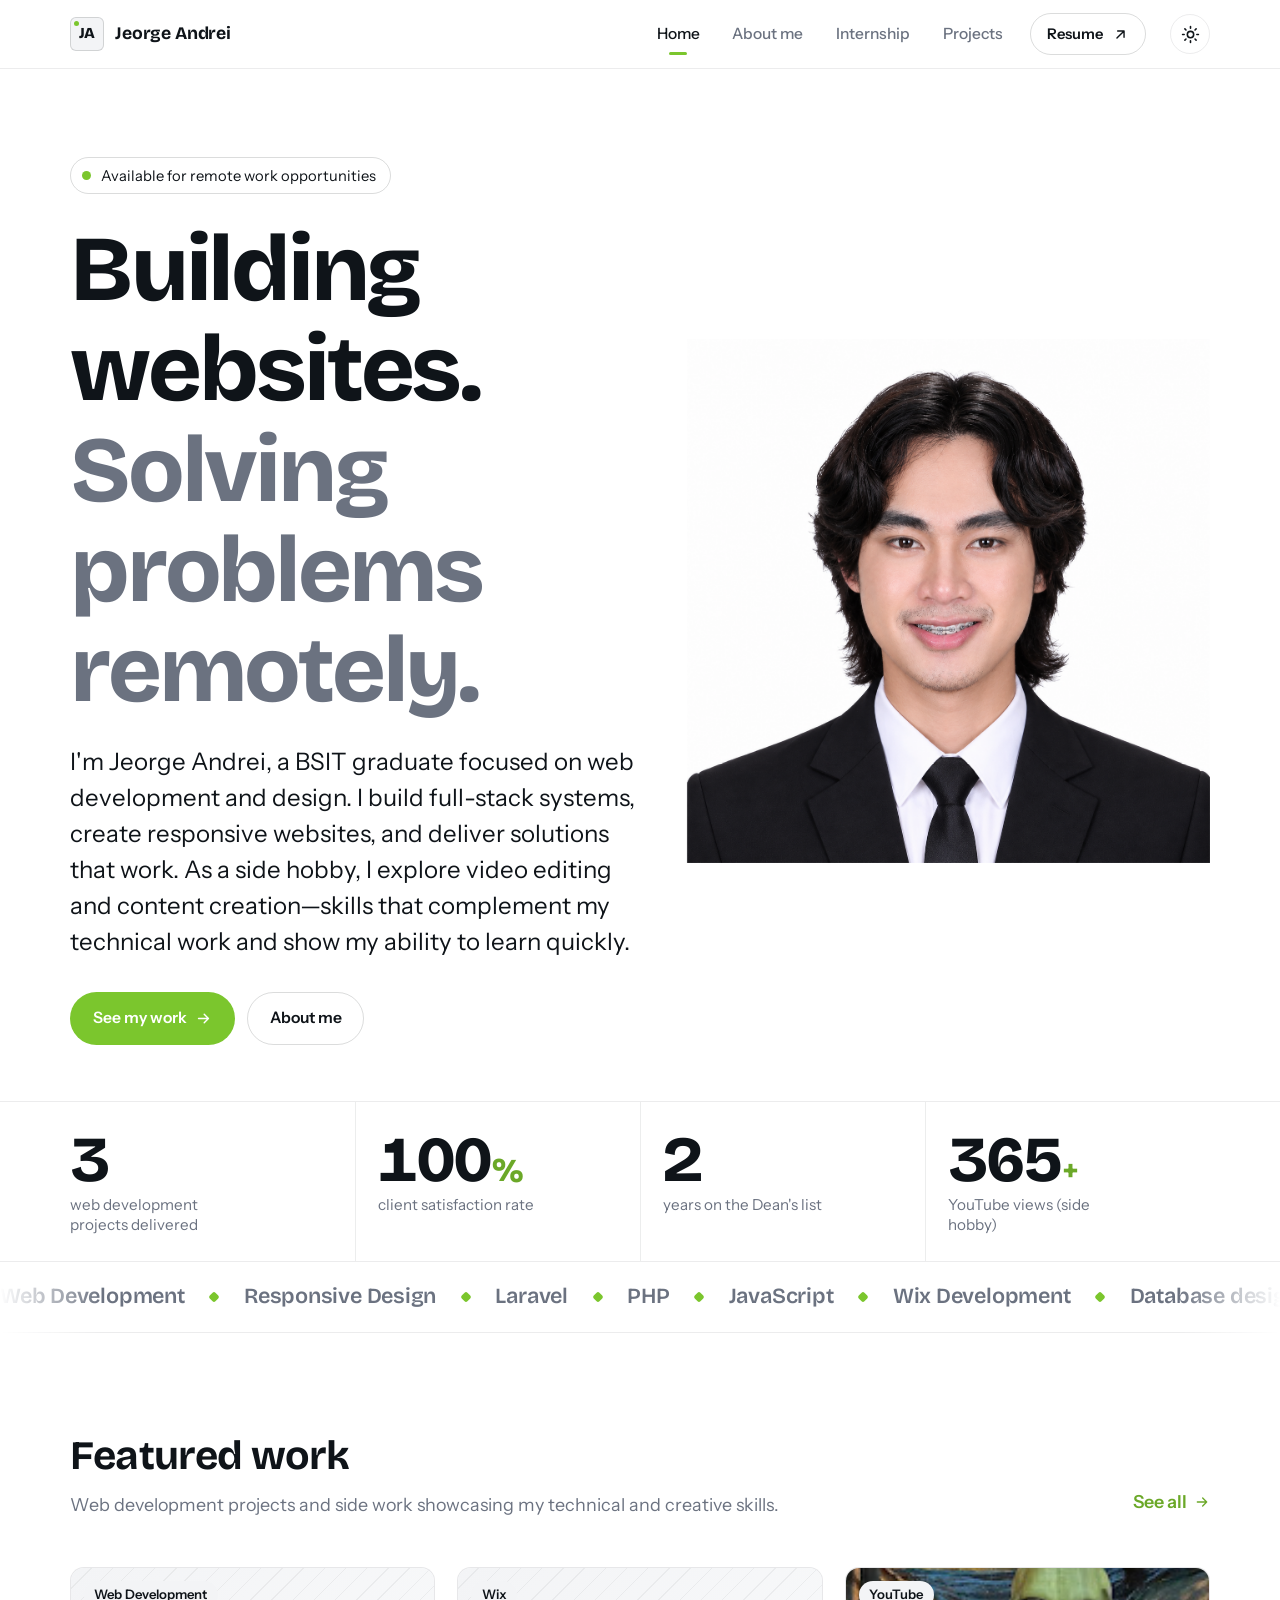
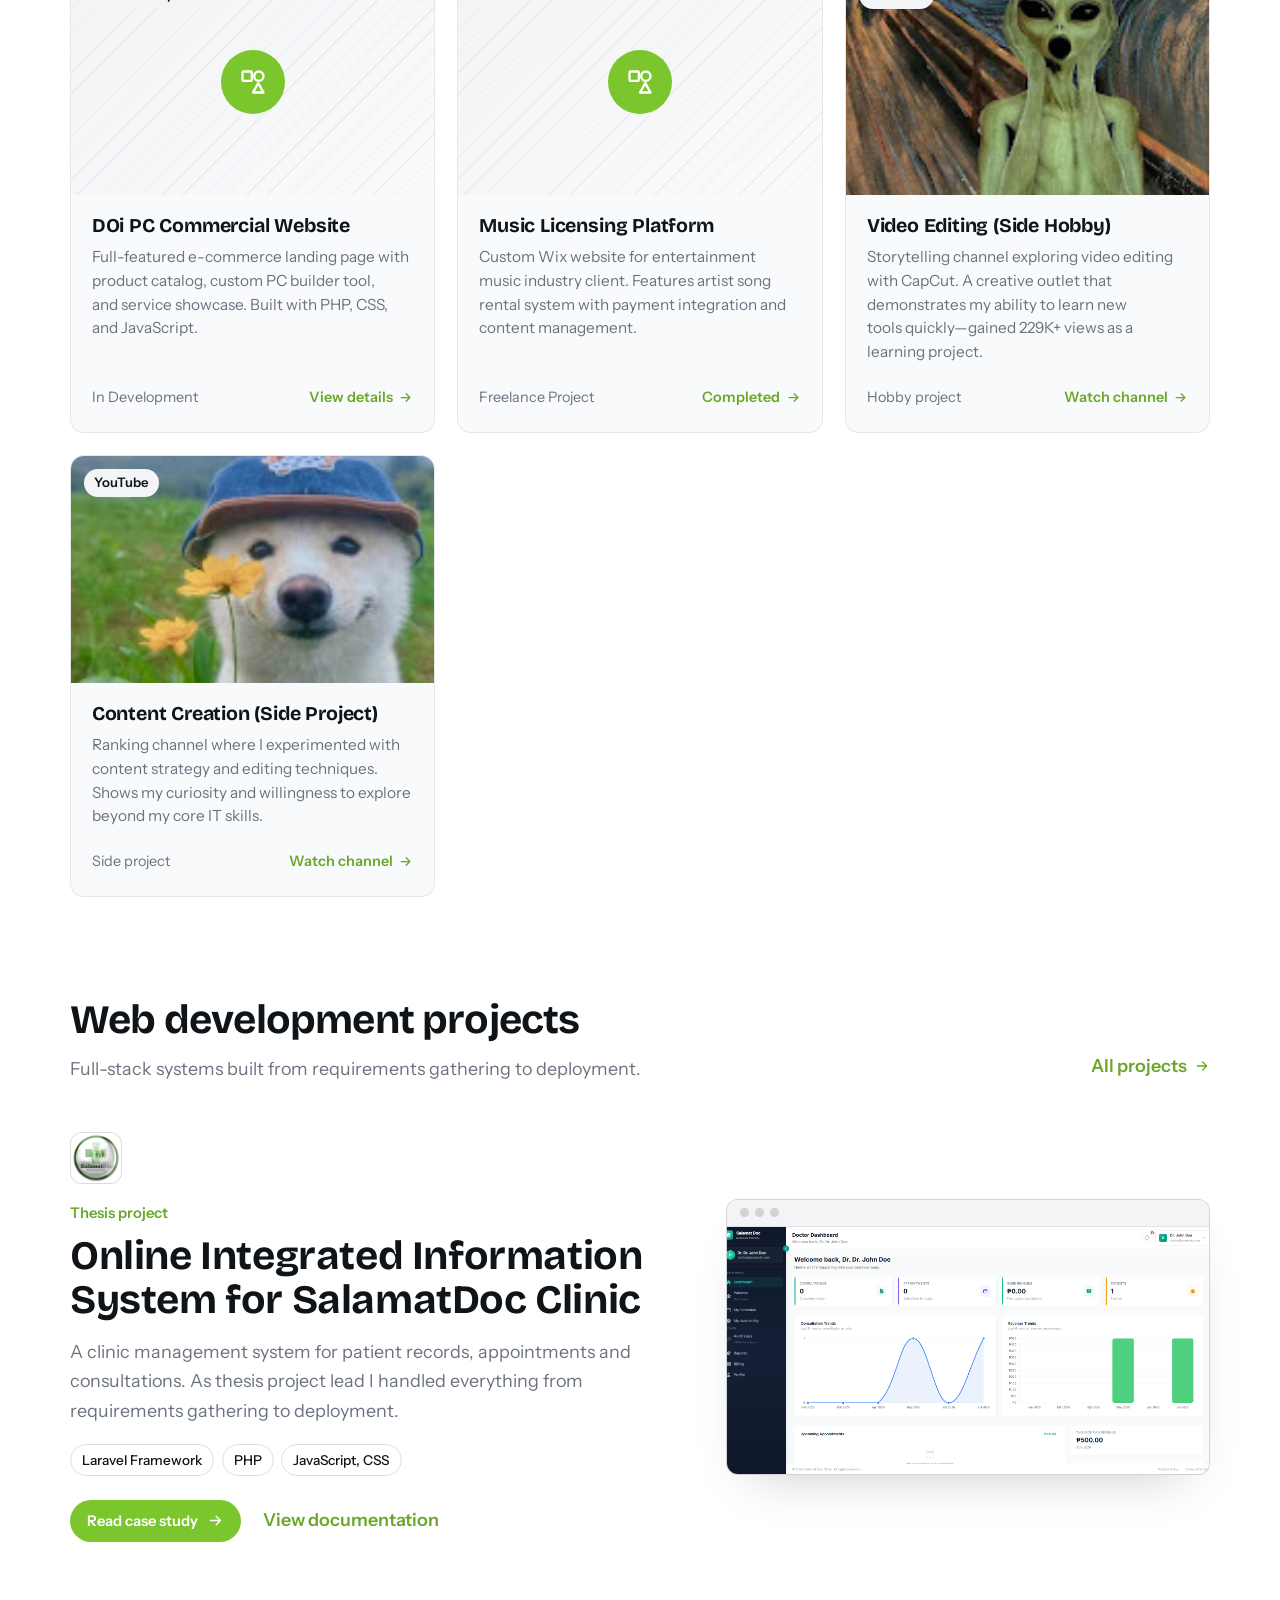
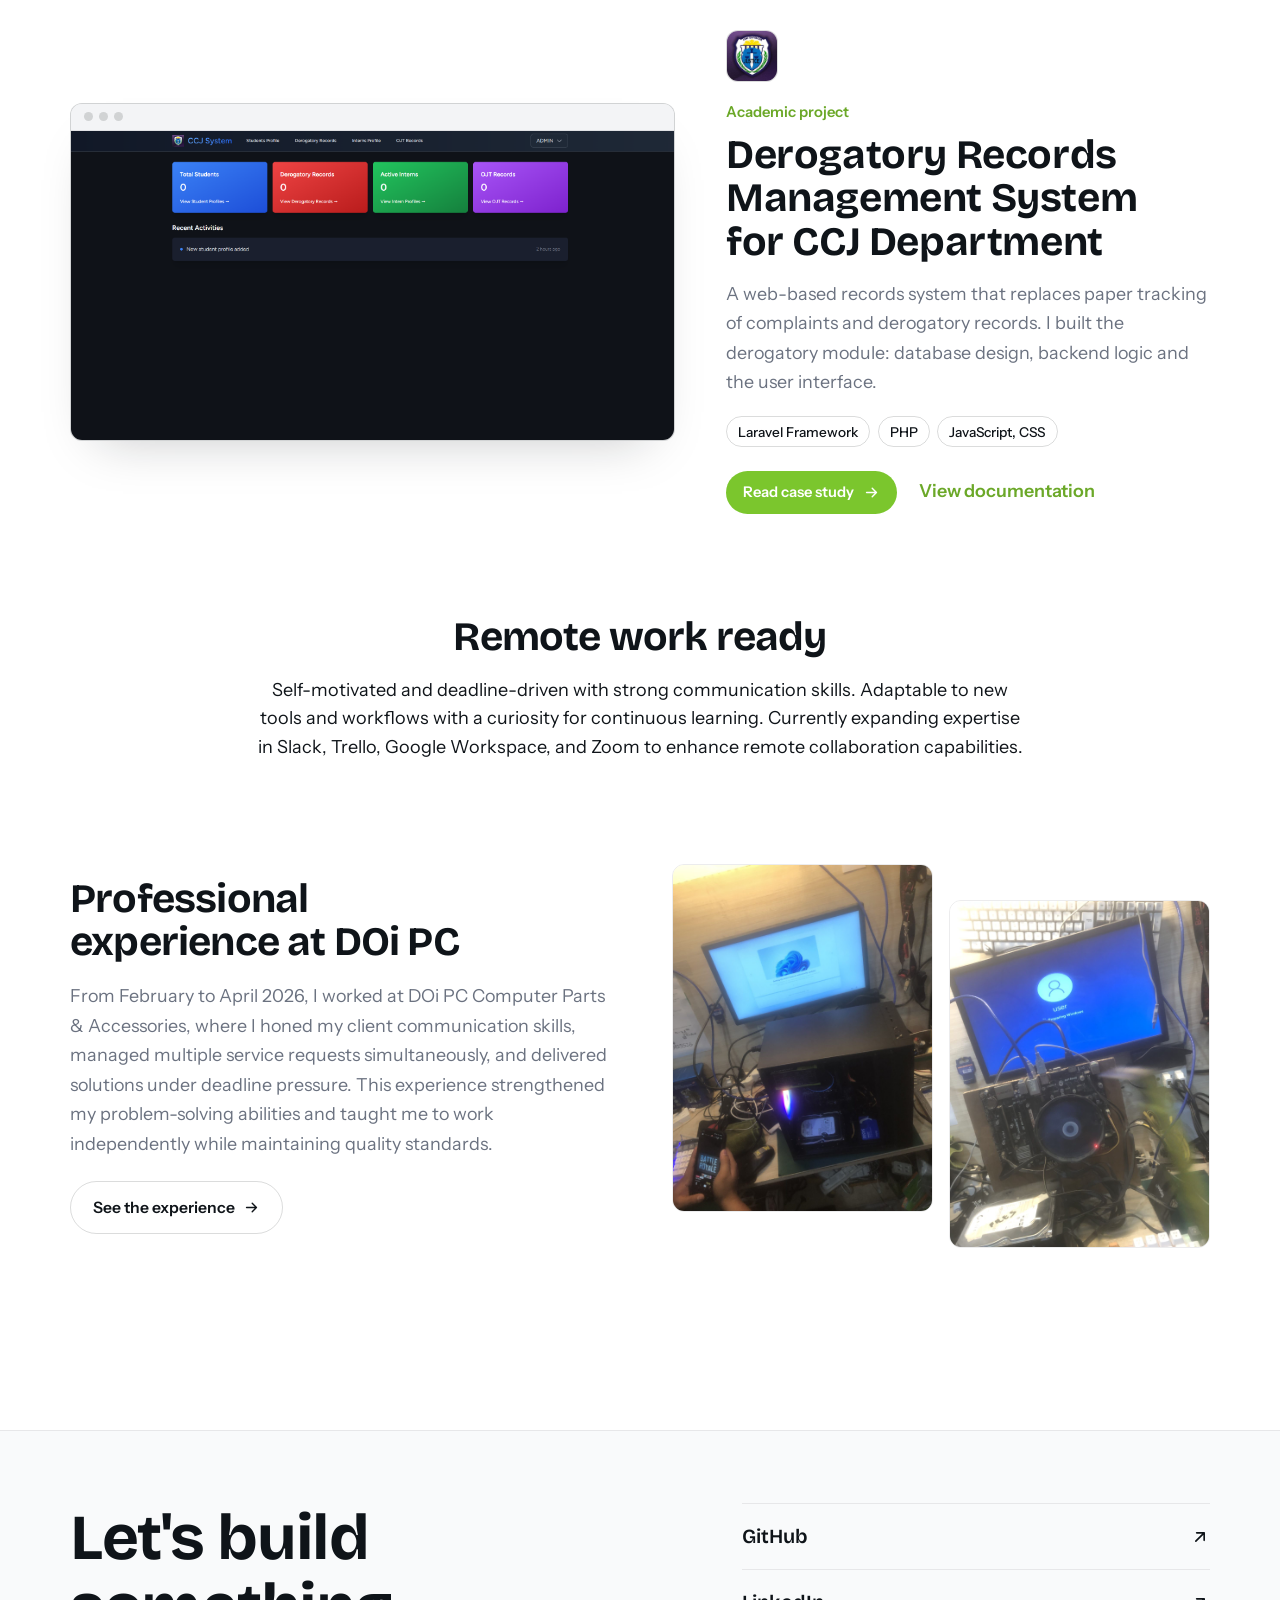
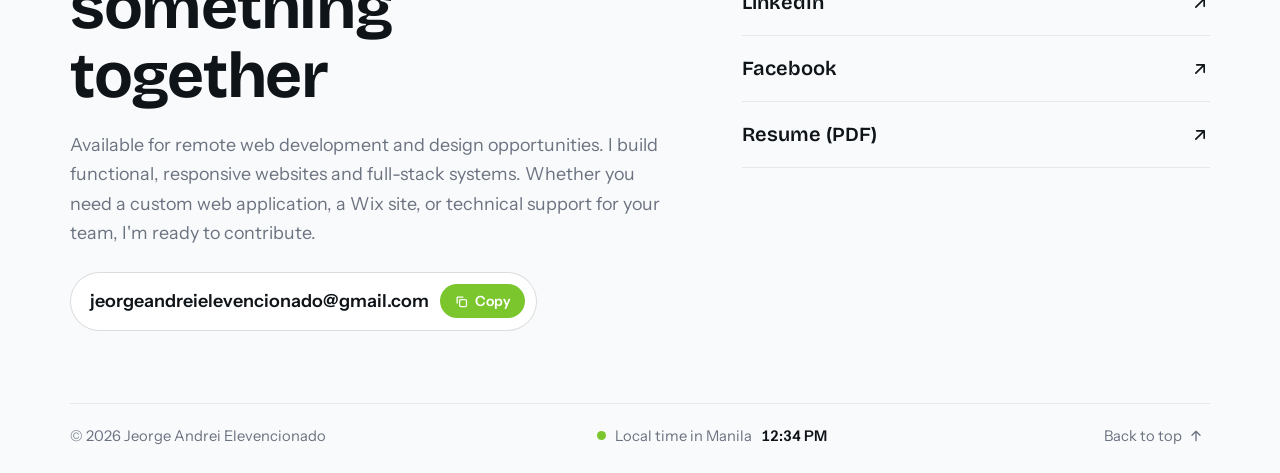
==== index.html @ 9b9b0d9f "testing" ====
<!DOCTYPE html>
<html lang="en" data-theme="dark">
<head>
<meta charset="UTF-8">
<meta name="viewport" content="width=device-width, initial-scale=1.0">
<title>Jeorge Andrei | IT support, hardware and web development</title>
<meta name="description" content="Portfolio of Jeorge Andrei, a BSIT graduate focused on hardware troubleshooting, PC assembly, technical support and web development.">
<meta name="theme-color" content="#071f18">
<link rel="icon" type="image/webp" href="images/kise-pageicon.webp">
<link rel="preload" href="fonts/bricolage.woff2" as="font" type="font/woff2" crossorigin>
<link rel="preload" href="fonts/instrument.woff2" as="font" type="font/woff2" crossorigin>
<link rel="stylesheet" href="styles.css">
<script>
  /* Set the theme before first paint so there is no flash */
  (function () {
    var t = null;
    try { t = localStorage.getItem('theme'); } catch (e) {}
    if (!t) t = matchMedia('(prefers-color-scheme: light)').matches ? 'light' : 'dark';
    document.documentElement.dataset.theme = t;
    document.documentElement.classList.add('js');
  })();
</script>
</head>
<body>
<a class="skip-link" href="#main">Skip to content</a>
<svg width="0" height="0" style="position:absolute" aria-hidden="true" focusable="false"><defs>
<symbol id="i-arrow" viewBox="0 0 24 24" fill="none" stroke="currentColor" stroke-width="2" stroke-linecap="round" stroke-linejoin="round"><path d="M5 12h14M13 6l6 6-6 6"/></symbol>
<symbol id="i-close" viewBox="0 0 24 24" fill="none" stroke="currentColor" stroke-width="2" stroke-linecap="round"><path d="M6 6l12 12M18 6L6 18"/></symbol>
<symbol id="i-sun" viewBox="0 0 24 24" fill="none" stroke="currentColor" stroke-width="2" stroke-linecap="round"><circle cx="12" cy="12" r="4"/><path d="M12 2v2M12 20v2M2 12h2M20 12h2M4.9 4.9l1.4 1.4M17.7 17.7l1.4 1.4M4.9 19.1l1.4-1.4M17.7 6.3l1.4-1.4"/></symbol>
<symbol id="i-moon" viewBox="0 0 24 24" fill="none" stroke="currentColor" stroke-width="2" stroke-linecap="round" stroke-linejoin="round"><path d="M20 14.5A8 8 0 0 1 9.5 4a8 8 0 1 0 10.5 10.5z"/></symbol>
<symbol id="i-menu" viewBox="0 0 24 24" fill="none" stroke="currentColor" stroke-width="2" stroke-linecap="round"><path d="M4 8h16M4 16h16"/></symbol>
<symbol id="i-play" viewBox="0 0 24 24"><path d="M8 5v14l11-7z" fill="currentColor"/></symbol>
<symbol id="i-camera" viewBox="0 0 24 24" fill="none" stroke="currentColor" stroke-width="2" stroke-linejoin="round"><path d="M4 8h3l2-3h6l2 3h3v11H4z"/><circle cx="12" cy="13.5" r="3.5"/></symbol>
<symbol id="i-pen" viewBox="0 0 24 24" fill="none" stroke="currentColor" stroke-width="2" stroke-linecap="round" stroke-linejoin="round"><path d="M4 20l1-4L16 5l3 3L8 19z"/><path d="M14 7l3 3"/></symbol>
<symbol id="i-shapes" viewBox="0 0 24 24" fill="none" stroke="currentColor" stroke-width="2" stroke-linejoin="round"><rect x="3" y="3" width="8" height="8" rx="1"/><circle cx="17" cy="7" r="4"/><path d="M12 21l4.5-8 4.5 8z"/></symbol>
<symbol id="i-copy" viewBox="0 0 24 24" fill="none" stroke="currentColor" stroke-width="2" stroke-linejoin="round"><rect x="9" y="9" width="11" height="11" rx="2"/><path d="M5 15V6a1 1 0 0 1 1-1h9"/></symbol>
<symbol id="i-info" viewBox="0 0 24 24" fill="none" stroke="currentColor" stroke-width="2" stroke-linecap="round"><circle cx="12" cy="12" r="9"/><path d="M12 11v5M12 8h.01"/></symbol>
<symbol id="i-ext" viewBox="0 0 24 24" fill="none" stroke="currentColor" stroke-width="2" stroke-linecap="round" stroke-linejoin="round"><path d="M7 17L17 7M8 7h9v9"/></symbol>
</defs></svg>
<header class="site-header">
  <div class="wrap">
    <a class="brand" href="index.html" aria-label="Jeorge Andrei, home"><span class="brand-mark">JA</span><span>Jeorge Andrei</span></a>
    <nav class="nav" id="site-nav" aria-label="Main">
      <a href="index.html" aria-current="page">Home</a><a href="about.html">About me</a><a href="internship.html">Internship</a><a href="projects.html">Projects</a>
      <a class="btn btn-ghost btn-sm" href="ELEVENCIONADO_JEORGE_ANDREI_RESUME.pdf" target="_blank" rel="noopener">Resume <svg class="i" aria-hidden="true"><use href="#i-ext"/></svg></a>
    </nav>
    <div class="header-tools">
      <button class="icon-btn theme-toggle" type="button" aria-label="Switch theme"><svg class="i i-sun" aria-hidden="true"><use href="#i-sun"/></svg><svg class="i i-moon" aria-hidden="true"><use href="#i-moon"/></svg></button>
      <button class="icon-btn menu-toggle" type="button" aria-expanded="false" aria-controls="site-nav" aria-label="Open menu"><svg class="i" aria-hidden="true"><use href="#i-menu"/></svg></button>
    </div>
  </div>
  <div class="progress" aria-hidden="true"></div>
</header>

<main id="main">
<section class="hero">
  <div class="wrap">
    <div>
      <p class="status rise"><span class="pulse" aria-hidden="true"></span>Available for remote work opportunities</p>
      <h1 class="rise">Building websites. <span class="soft">Solving problems remotely.</span></h1>
      <p class="lede rise">I'm Jeorge Andrei, a BSIT graduate focused on web development and design. I build full-stack systems, create responsive websites, and deliver solutions that work. As a side hobby, I explore video editing and content creation—skills that complement my technical work and show my ability to learn quickly.</p>
      <div class="hero-actions rise">
        <a class="btn btn-primary" href="projects.html">See my work <svg class="i i-go" aria-hidden="true"><use href="#i-arrow"/></svg></a>
        <a class="btn btn-ghost" href="about.html">About me</a>
      </div>
    </div>
    <div class="board"><img src="images/profile.png" alt="Jeorge Andrei - Professional Profile" loading="eager"></div>
  </div>
</section>

<section class="strip" aria-label="Highlights">
  <div class="wrap"><ul>
    <li><span class="num" data-count="3">3</span><span class="label">web development projects delivered</span></li>
    <li><span class="num" data-count="100">100<small>%</small></span><span class="label">client satisfaction rate</span></li>
    <li><span class="num" data-count="2">2</span><span class="label">years on the Dean's list</span></li>
    <li><span class="num" data-count="365">365K<small>+</small></span><span class="label">YouTube views (side hobby)</span></li>
  </ul></div>
</section>

<div class="marquee" aria-label="Skills"><div class="marquee-track"><ul><li>Web Development</li><li>Responsive Design</li><li>Laravel</li><li>PHP</li><li>JavaScript</li><li>Wix Development</li><li>Database design</li><li>HTML and CSS</li><li>Video Editing (Hobby)</li><li>Content Creation</li><li>Client Communication</li><li>Remote Collaboration</li></ul><div aria-hidden="true" style="display:contents"><ul><li>Web Development</li><li>Responsive Design</li><li>Laravel</li><li>PHP</li><li>JavaScript</li><li>Wix Development</li><li>Database design</li><li>HTML and CSS</li><li>Video Editing (Hobby)</li><li>Content Creation</li><li>Client Communication</li><li>Remote Collaboration</li></ul></div></div></div>

<section class="section" style="padding-top:clamp(3.5rem,8vw,6.5rem)">
  <div class="wrap">
    <div class="section-head"><div><h2>Featured work</h2><p>Web development projects and side work showcasing my technical and creative skills.</p></div>
      <a class="link-arrow" href="projects.php#featured">See all <svg class="i" aria-hidden="true"><use href="#i-arrow"/></svg></a></div>
    <div class="side-grid"><a class="side-card" href="#" data-category="design" data-reveal style="--d:0.00s">
  <div class="thumb"><span class="platform">Web Development</span><span class="glyph"><svg class="i" aria-hidden="true"><use href="#i-shapes"/></svg></span></div>
  <div class="side-body"><h3>DOi PC Commercial Website</h3><p>Full-featured e-commerce landing page with product catalog, custom PC builder tool, and service showcase. Built with PHP, CSS, and JavaScript.</p>
    <div class="side-meta"><span>In Development</span><span class="go">View details <svg class="i" aria-hidden="true"><use href="#i-arrow"/></svg></span></div></div>
</a><a class="side-card" href="#" data-category="design" data-reveal style="--d:0.06s">
  <div class="thumb"><span class="platform">Wix</span><span class="glyph"><svg class="i" aria-hidden="true"><use href="#i-shapes"/></svg></span></div>
  <div class="side-body"><h3>Music Licensing Platform</h3><p>Custom Wix website for entertainment music industry client. Features artist song rental system with payment integration and content management.</p>
    <div class="side-meta"><span>Freelance Project</span><span class="go">Completed <svg class="i" aria-hidden="true"><use href="#i-arrow"/></svg></span></div></div>
</a><a class="side-card" href="https://www.youtube.com/channel/UCuJYEWTWyWxIFnkayckLn5w" target="_blank" rel="noopener" data-category="video" data-reveal style="--d:0.12s">
  <div class="thumb"><img src="images/side/storytelling_profile.jpg" alt="Storytelling YouTube Channel"><span class="platform">YouTube</span><span class="glyph"><svg class="i" aria-hidden="true"><use href="#i-play"/></svg></span></div>
  <div class="side-body"><h3>Video Editing (Side Hobby)</h3><p>Storytelling channel exploring video editing with CapCut. A creative outlet that demonstrates my ability to learn new tools quickly—gained 229K+ views as a learning project.</p>
    <div class="side-meta"><span>Hobby project</span><span class="go">Watch channel <svg class="i" aria-hidden="true"><use href="#i-arrow"/></svg></span></div></div>
</a><a class="side-card" href="https://www.youtube.com/channel/UChgBdkvngZsTE6MItCQzadg" target="_blank" rel="noopener" data-category="video" data-reveal style="--d:0.18s">
  <div class="thumb"><img src="images/side/ranking_profile.jpg" alt="Ranking YouTube Channel"><span class="platform">YouTube</span><span class="glyph"><svg class="i" aria-hidden="true"><use href="#i-play"/></svg></span></div>
  <div class="side-body"><h3>Content Creation (Side Project)</h3><p>Ranking channel where I experimented with content strategy and editing techniques. Shows my curiosity and willingness to explore beyond my core IT skills.</p>
    <div class="side-meta"><span>Side project</span><span class="go">Watch channel <svg class="i" aria-hidden="true"><use href="#i-arrow"/></svg></span></div></div>
</a></div>
  </div>
</section>

<section class="section">
  <div class="wrap">
    <div class="section-head"><div><h2>Web development projects</h2><p>Full-stack systems built from requirements gathering to deployment.</p></div>
      <a class="link-arrow" href="projects.php#academic">All projects <svg class="i" aria-hidden="true"><use href="#i-arrow"/></svg></a></div>
    <article class="work" data-reveal>
  <a class="screen-link" href="project-salamatdoc.html" aria-label="Open case study: SalamatDoc Clinic System" tabindex="-1"><div class="screen"><div class="screen-bar" aria-hidden="true"><i></i><i></i><i></i></div><img src="images/salamatdoc-screenshots/dashboard-salamatdoc.png" alt="SalamatDoc Clinic System dashboard screenshot" loading="lazy" ></div></a>
  <div>
    <img class="work-logo" src="images/salamatdoc.jpg" alt="" width="52" height="52" loading="lazy">
    <p class="kind">Thesis project</p>
    <h3><a href="project-salamatdoc.html">Online Integrated Information System for SalamatDoc Clinic</a></h3>
    <p>A clinic management system for patient records, appointments and consultations. As thesis project lead I handled everything from requirements gathering to deployment.</p>
    <div class="tags"><span class="tag">Laravel Framework</span><span class="tag">PHP</span><span class="tag">JavaScript, CSS</span></div>
    <div class="work-actions">
      <a class="btn btn-primary btn-sm" href="project-salamatdoc.html">Read case study <svg class="i i-go" aria-hidden="true"><use href="#i-arrow"/></svg></a>
      <a class="link-arrow" href="project-salamatdoc-docs.html">View documentation</a>
    </div>
  </div>
</article>
    <article class="work" data-reveal>
  <a class="screen-link" href="project-ccj.html" aria-label="Open case study: CCJ Records System" tabindex="-1"><div class="screen"><div class="screen-bar" aria-hidden="true"><i></i><i></i><i></i></div><img src="images/ccj-screenshots/ccjdashboard.png" alt="CCJ Records System dashboard screenshot" loading="lazy" ></div></a>
  <div>
    <img class="work-logo" src="images/ccj.png" alt="" width="52" height="52" loading="lazy">
    <p class="kind">Academic project</p>
    <h3><a href="project-ccj.html">Derogatory Records Management System for CCJ Department</a></h3>
    <p>A web-based records system that replaces paper tracking of complaints and derogatory records. I built the derogatory module: database design, backend logic and the user interface.</p>
    <div class="tags"><span class="tag">Laravel Framework</span><span class="tag">PHP</span><span class="tag">JavaScript, CSS</span></div>
    <div class="work-actions">
      <a class="btn btn-primary btn-sm" href="project-ccj.html">Read case study <svg class="i i-go" aria-hidden="true"><use href="#i-arrow"/></svg></a>
      <a class="link-arrow" href="project-ccj-docs.html">View documentation</a>
    </div>
  </div>
</article>
  </div>
</section>

<section class="section">
  <div class="wrap">
    <div style="max-width:48rem;margin:0 auto;text-align:center" data-reveal>
      <h2>Remote work ready</h2>
      <p style="font-size:1.125rem;line-height:1.6;margin-top:1rem">Self-motivated and deadline-driven with strong communication skills. Adaptable to new tools and workflows with a curiosity for continuous learning. Currently expanding expertise in Slack, Trello, Google Workspace, and Zoom to enhance remote collaboration capabilities.</p>
    </div>
  </div>
</section>

<section class="section">
  <div class="wrap teaser">
    <div data-reveal>
      <h2>Professional experience at DOi PC</h2>
      <p>From February to April 2026, I worked at DOi PC Computer Parts &amp; Accessories, where I honed my client communication skills, managed multiple service requests simultaneously, and delivered solutions under deadline pressure. This experience strengthened my problem-solving abilities and taught me to work independently while maintaining quality standards.</p>
      <a class="btn btn-ghost" href="internship.html">See the experience <svg class="i i-go" aria-hidden="true"><use href="#i-arrow"/></svg></a>
    </div>
    <div class="duo" data-reveal style="--d:.1s"><img src="images/internship/internship2.jpg" alt="Working at DOi PC" loading="lazy"><img src="images/internship/internship3.jpg" alt="Client service at DOi PC" loading="lazy"></div>
  </div>
</section>
</main>
<footer class="site-footer">
  <div class="wrap">
    <div class="footer-main">
      <div>
        <h2>Let's build something together</h2>
        <p>Available for remote web development and design opportunities. I build functional, responsive websites and full-stack systems. Whether you need a custom web application, a Wix site, or technical support for your team, I'm ready to contribute.</p>
        <div class="email-row">
          <!-- TODO: replace both copies of the email below with your real address -->
          <span class="email-chip"><a href="mailto:jeorgeandreielevencionado@gmail.com" style="text-decoration:none">jeorgeandreielevencionado@gmail.com</a>
            <button type="button" data-copy="your.email@example.com" aria-label="Copy email address"><svg class="i" aria-hidden="true"><use href="#i-copy"/></svg><span>Copy</span></button></span>
        </div>
      </div>
      <div class="footer-links">
        <!-- TODO: replace each # with your real profile link -->
        <a href="https://github.com/esik11" target="_blank" rel="noopener">GitHub <svg class="i" aria-hidden="true"><use href="#i-ext"/></svg></a>
        <a href="https://www.linkedin.com/" target="_blank" rel="noopener">LinkedIn <svg class="i" aria-hidden="true"><use href="#i-ext"/></svg></a>
        <a href="https://www.facebook.com/jeorge666" target="_blank" rel="noopener">Facebook <svg class="i" aria-hidden="true"><use href="#i-ext"/></svg></a>
        <a href="ELEVENCIONADO_JEORGE_ANDREI_RESUME.pdf" target="_blank" rel="noopener">Resume (PDF) <svg class="i" aria-hidden="true"><use href="#i-ext"/></svg></a>
      </div>
    </div>
    <div class="footer-bar">
      <span>&copy; 2026 Jeorge Andrei Elevencionado</span>
      <span class="clock"><span class="pulse" aria-hidden="true"></span>Local time in Manila <b data-clock>--:--</b></span>
      <button class="to-top" type="button" data-to-top>Back to top <svg class="i" aria-hidden="true"><use href="#i-arrow"/></svg></button>
    </div>
  </div>
</footer>
<button class="icon-btn fab" type="button" data-to-top aria-label="Back to top"><svg class="i" aria-hidden="true"><use href="#i-arrow"/></svg></button>
<script src="script.js"></script>
</body>
</html>
---- styles.css ----
/* ==========================================================================
   Jeorge Andrei — Portfolio
   Theme: Modern Startup - Midnight Black, Pure White, Lime Green Accent
   60% Midnight Black | 30% Pure White | 10% Lime Green (60/30/10 rule)
   ========================================================================== */

@font-face {
  font-family: "Bricolage";
  src: url("fonts/bricolage.woff2") format("woff2");
  font-weight: 200 800;
  font-display: swap;
}
@font-face {
  font-family: "Instrument";
  src: url("fonts/instrument.woff2") format("woff2");
  font-weight: 400 700;
  font-style: normal;
  font-display: swap;
}
@font-face {
  font-family: "Instrument";
  src: url("fonts/instrument-italic.woff2") format("woff2");
  font-weight: 400 700;
  font-style: italic;
  font-display: swap;
}

/* ---------- Tokens ---------- */
:root {
  /* Dark theme (default) - Midnight & Lime Startup Style */
  --bg: #0F1419;              /* 60% - Soft midnight black (main background) */
  --bg-2: #1A1F26;            /* Card backgrounds (slightly lighter) */
  --bg-3: #252B33;            /* Hover states, borders */
  --ink: #FFFFFF;             /* 30% - Pure white (main text) */
  --muted: #9CA3AF;           /* Muted text, secondary content */
  --line: rgba(255, 255, 255, 0.08);      /* Subtle borders */
  --line-strong: rgba(255, 255, 255, 0.15); /* Stronger borders */
  --copper: #9EE73C;          /* 10% - Lime green accent (buttons, highlights) */
  --copper-text: #B4FF39;     /* Brighter lime for large text/numbers */
  --copper-ink: #0F1419;      /* Dark text on lime backgrounds */
  --trace: #7BC62D;           /* Darker lime for subtle elements */
  --chip: #0A0E0F;            /* Very dark chip/code backgrounds */
  --chip-ink: #FFFFFF;        /* White text on dark chips */
  --ok: #9EE73C;              /* Success state (lime green) */
  --shadow: 0 24px 60px -24px rgba(0, 0, 0, 0.8);

  --font-display: "Bricolage", "Avenir Next", "Segoe UI", system-ui, sans-serif;
  --font-body: "Instrument", "Avenir Next", "Segoe UI", system-ui, sans-serif;

  --step--1: clamp(0.82rem, 0.8rem + 0.1vw, 0.9rem);
  --step-0: clamp(1.02rem, 1rem + 0.15vw, 1.12rem);
  --step-1: clamp(1.25rem, 1.15rem + 0.5vw, 1.5rem);
  --step-2: clamp(1.7rem, 1.4rem + 1.4vw, 2.6rem);
  --step-3: clamp(2.2rem, 1.6rem + 3vw, 4rem);
  --step-4: clamp(2.8rem, 1.6rem + 5.6vw, 5.8rem);

  --wrap: 1140px;
  --gutter: clamp(1.1rem, 4vw, 2rem);
  --header-h: 68px;
  color-scheme: dark;
}

:root[data-theme="light"] {
  /* Light theme - Inverted with darker lime for readability */
  --bg: #FFFFFF;              /* Pure white background */
  --bg-2: #F9FAFB;            /* Light gray for cards */
  --bg-3: #F3F4F6;            /* Hover states */
  --ink: #0F1419;             /* Dark text */
  --muted: #6B7280;           /* Muted gray text */
  --line: rgba(15, 20, 25, 0.08);
  --line-strong: rgba(15, 20, 25, 0.15);
  --copper: #7BC62D;          /* Darker lime for light mode (better contrast) */
  --copper-text: #6BA828;     /* Even darker for small text */
  --copper-ink: #FFFFFF;      /* White text on lime */
  --trace: #9EE73C;           /* Lighter lime for subtle elements */
  --chip: #F3F4F6;            /* Light chip backgrounds */
  --chip-ink: #0F1419;        /* Dark text on light chips */
  --ok: #7BC62D;              /* Success state */
  --shadow: 0 24px 50px -28px rgba(15, 20, 25, 0.25);
  color-scheme: light;
}

/* ---------- Base ---------- */
*, *::before, *::after { box-sizing: border-box; }
* { margin: 0; }
html { scroll-behavior: smooth; scroll-padding-top: calc(var(--header-h) + 56px); -webkit-text-size-adjust: 100%; }
body {
  font-family: var(--font-body);
  font-size: var(--step-0);
  line-height: 1.65;
  color: var(--ink);
  background: var(--bg);
  min-height: 100vh;
  display: flex;
  flex-direction: column;
  overflow-x: hidden;
  text-rendering: optimizeLegibility;
}
main { flex: 1; }
img, svg { display: block; max-width: 100%; }
a { color: inherit; }
button { font: inherit; color: inherit; cursor: pointer; }
ul { padding: 0; list-style: none; }
::selection { background: var(--copper); color: var(--copper-ink); }

:focus-visible { outline: 2px solid var(--copper); outline-offset: 3px; border-radius: 4px; }

.skip-link {
  position: absolute; left: 1rem; top: -4rem; z-index: 200;
  background: var(--copper); color: var(--copper-ink);
  padding: 0.6rem 1rem; border-radius: 6px; font-weight: 600; text-decoration: none;
  transition: top 0.2s;
}
.skip-link:focus { top: 1rem; }

.wrap { width: min(100% - 2 * var(--gutter), var(--wrap)); margin-inline: auto; }

h1, h2, h3, h4 { font-family: var(--font-display); line-height: 1.08; letter-spacing: -0.02em; font-weight: 700; text-wrap: balance; }
h1 { font-size: var(--step-4); letter-spacing: -0.035em; font-weight: 750; }
h2 { font-size: var(--step-2); }
h3 { font-size: var(--step-1); letter-spacing: -0.01em; }
p { text-wrap: pretty; max-width: 66ch; }
.muted { color: var(--muted); }
.lede { font-size: var(--step-1); line-height: 1.5; color: var(--ink); max-width: 36em; }

/* Cross-page transitions (supported browsers only; others just navigate) */
@view-transition { navigation: auto; }
::view-transition-old(root) { animation: 180ms ease-out both vt-out; }
::view-transition-new(root) { animation: 280ms ease-out both vt-in; }
@keyframes vt-out { to { opacity: 0; } }
@keyframes vt-in { from { opacity: 0; } }

/* ---------- Header ---------- */
.site-header {
  position: sticky; top: 0; z-index: 100;
  background: color-mix(in srgb, var(--bg) 86%, transparent);
  backdrop-filter: blur(14px) saturate(1.2);
  -webkit-backdrop-filter: blur(14px) saturate(1.2);
  border-bottom: 1px solid var(--line);
}
.site-header .wrap { display: flex; align-items: center; gap: 1.5rem; height: var(--header-h); }

.brand { display: flex; align-items: center; gap: 0.7rem; text-decoration: none; font-family: var(--font-display); font-weight: 700; font-size: 1.1rem; letter-spacing: -0.01em; }
.brand-mark {
  width: 34px; height: 34px; display: grid; place-items: center;
  background: var(--chip); color: var(--chip-ink);
  border-radius: 6px; font-size: 0.95rem; font-weight: 800; position: relative;
  box-shadow: inset 0 0 0 1px var(--line-strong);
}
.brand-mark::before { /* pin-1 marker */
  content: ""; position: absolute; top: 4px; left: 4px; width: 5px; height: 5px; border-radius: 50%; background: var(--copper);
}

.nav { margin-left: auto; display: flex; align-items: center; gap: 0.35rem; }
.nav a:not(.btn) {
  position: relative; text-decoration: none; padding: 0.5rem 0.85rem; border-radius: 999px;
  font-size: 0.97rem; font-weight: 500; color: var(--muted); transition: color 0.2s, background 0.2s;
}
.nav a:not(.btn):hover { color: var(--ink); background: var(--bg-2); }
.nav a[aria-current="page"] { color: var(--ink); }
.nav a[aria-current="page"]::before {
  content: ""; position: absolute; left: 50%; bottom: 0; width: 18px; height: 3px; transform: translateX(-50%);
  background: var(--copper); border-radius: 3px;
}
.nav .btn { margin-left: 0.5rem; }

.header-tools { display: flex; align-items: center; gap: 0.4rem; }
.icon-btn {
  width: 40px; height: 40px; display: grid; place-items: center;
  background: transparent; border: 1px solid var(--line); border-radius: 50%;
  transition: border-color 0.2s, background 0.2s;
}
.icon-btn:hover { border-color: var(--copper); background: var(--bg-2); }
.icon-btn svg { width: 19px; height: 19px; }
.theme-toggle .i-sun { display: none; }
:root[data-theme="light"] .theme-toggle .i-sun { display: block; }
:root[data-theme="light"] .theme-toggle .i-moon { display: none; }
.menu-toggle { display: none; }

.progress {
  position: absolute; left: 0; bottom: -1px; height: 2px; width: 100%;
  background: var(--copper); transform-origin: left; transform: scaleX(0);
}

/* ---------- Buttons ---------- */
.btn {
  display: inline-flex; align-items: center; justify-content: center; gap: 0.55rem;
  padding: 0.8rem 1.35rem; border-radius: 999px; text-decoration: none;
  font-weight: 600; font-size: 0.98rem; border: 1px solid transparent;
  transition: transform 0.2s, background 0.2s, color 0.2s, border-color 0.2s;
  position: relative; overflow: hidden;
}
.btn svg { width: 17px; height: 17px; transition: transform 0.25s; }
.btn:hover svg.i-go { transform: translateX(3px); }
.btn-primary { background: var(--copper); color: var(--copper-ink); }
.btn-primary:hover { background: color-mix(in srgb, var(--copper) 86%, white); transform: translateY(-2px); }
.btn-ghost { border-color: var(--line-strong); background: transparent; }
.btn-ghost:hover { border-color: var(--copper); background: var(--bg-2); transform: translateY(-2px); }
.btn-sm { padding: 0.5rem 1rem; font-size: 0.92rem; }
.btn .ripple { position: absolute; border-radius: 50%; background: currentColor; opacity: 0.25; transform: scale(0); animation: ripple 0.6s ease-out; pointer-events: none; }
@keyframes ripple { to { transform: scale(4); opacity: 0; } }

/* ---------- Tags / chips ---------- */
.tags { display: flex; flex-wrap: wrap; gap: 0.45rem; }
.tag {
  font-size: 0.85rem; font-weight: 500; padding: 0.22rem 0.7rem; border-radius: 999px;
  border: 1px solid var(--line-strong); color: var(--ink); background: transparent;
}

/* ---------- Hero ---------- */
.hero { padding: clamp(2.5rem, 7vw, 5.5rem) 0 clamp(2rem, 5vw, 3.5rem); position: relative; }
.hero .wrap { display: grid; grid-template-columns: minmax(0, 1.08fr) minmax(0, 1fr); gap: clamp(1.5rem, 4vw, 4rem); align-items: center; }
.status {
  display: inline-flex; align-items: center; gap: 0.6rem; padding: 0.35rem 0.9rem 0.35rem 0.7rem;
  border: 1px solid var(--line-strong); border-radius: 999px; font-size: 0.92rem; margin-bottom: 1.6rem;
}
.pulse { width: 9px; height: 9px; border-radius: 50%; background: var(--ok); position: relative; }
.pulse::after { content: ""; position: absolute; inset: -5px; border-radius: 50%; border: 2px solid var(--ok); opacity: 0; animation: pulse 2.2s ease-out infinite; }
@keyframes pulse { 0% { transform: scale(0.4); opacity: 0.9; } 100% { transform: scale(1.3); opacity: 0; } }

.hero h1 { margin-bottom: 1.4rem; }
.hero h1 .soft { color: var(--muted); }
.hero .lede { margin-bottom: 2rem; }
.hero-actions { display: flex; flex-wrap: wrap; gap: 0.75rem; }

/* Board illustration */
.board { position: relative; }
.board svg { width: 100%; height: auto; overflow: visible; }
.board .trace { fill: none; stroke: var(--trace); stroke-width: 2.5; stroke-linecap: round; stroke-linejoin: round; }
.board .trace.live { stroke: var(--copper); stroke-width: 2.5; stroke-dasharray: 1; stroke-dashoffset: 1; animation: draw 1.4s cubic-bezier(.6,.05,.2,1) forwards; }
.board .trace.dim { opacity: 0.55; stroke-dasharray: 1; stroke-dashoffset: 1; animation: draw 1.6s ease-out 0.3s forwards; }
.board .via { fill: var(--bg); stroke: var(--copper); stroke-width: 2.5; }
.board .via.dim { stroke: var(--trace); }
.board .pad rect { fill: var(--bg-2); stroke: var(--copper); stroke-width: 1.5; }
.board .pad text { fill: var(--ink); font-family: var(--font-body); font-size: 17px; font-weight: 600; }
.board .pad { opacity: 0; animation: pop 0.5s ease-out forwards; }
.board .chip-body { fill: var(--chip); stroke: var(--line-strong); stroke-width: 1.5; }
.board .chip-pin { fill: var(--trace); }
.board .chip-text { fill: var(--chip-ink); font-family: var(--font-display); font-weight: 800; font-size: 46px; letter-spacing: -0.03em; }
.board .chip-sub { fill: var(--chip-ink); opacity: 0.65; font-family: var(--font-body); font-size: 14px; font-weight: 500; }
.board .chip-dot { fill: var(--copper); }
.board .signal { fill: var(--copper-text); opacity: 0; animation: fade-in 0.3s ease 1.8s forwards; }
.board .chip { opacity: 0; animation: pop 0.6s ease-out 0.1s forwards; transform-origin: 260px 235px; }
@keyframes draw { to { stroke-dashoffset: 0; } }
@keyframes pop { from { opacity: 0; transform: scale(0.92); } to { opacity: 1; transform: none; } }
@keyframes fade-in { to { opacity: 1; } }

/* Hero load sequence: the one orchestrated moment */
.hero .rise { opacity: 0; transform: translateY(16px); animation: rise 0.7s cubic-bezier(.2,.7,.2,1) forwards; }
.hero .rise:nth-child(1) { animation-delay: 0.05s; }
.hero .rise:nth-child(2) { animation-delay: 0.15s; }
.hero .rise:nth-child(3) { animation-delay: 0.28s; }
.hero .rise:nth-child(4) { animation-delay: 0.4s; }
@keyframes rise { to { opacity: 1; transform: none; } }

/* ---------- Stats strip ---------- */
.strip { border-block: 1px solid var(--line); }
.strip ul { display: grid; grid-template-columns: repeat(4, 1fr); }
.strip li { padding: 1.6rem 1.4rem; border-left: 1px solid var(--line); display: flex; flex-direction: column; gap: 0.2rem; }
.strip li:first-child { border-left: 0; padding-left: 0; }
.strip .num { font-family: var(--font-display); font-size: var(--step-3); font-weight: 750; letter-spacing: -0.04em; line-height: 1; font-variant-numeric: tabular-nums; }
.strip .num small { font-size: 0.5em; color: var(--copper-text); margin-left: 0.05em; }
.strip .label { color: var(--muted); font-size: 0.95rem; max-width: 18ch; line-height: 1.35; }

/* ---------- Marquee ---------- */
.marquee { overflow: hidden; border-bottom: 1px solid var(--line); padding: 1.05rem 0; mask-image: linear-gradient(90deg, transparent, #000 8%, #000 92%, transparent); -webkit-mask-image: linear-gradient(90deg, transparent, #000 8%, #000 92%, transparent); }
.marquee-track { display: flex; width: max-content; animation: marquee 38s linear infinite; }
.marquee:hover .marquee-track { animation-play-state: paused; }
.marquee ul { display: flex; align-items: center; flex-shrink: 0; }
.marquee li { display: flex; align-items: center; font-family: var(--font-display); font-size: 1.35rem; font-weight: 600; letter-spacing: -0.01em; white-space: nowrap; color: var(--muted); }
.marquee li::after { content: ""; width: 8px; height: 8px; margin: 0 1.6rem; background: var(--copper); border-radius: 2px; transform: rotate(45deg); }
@keyframes marquee { to { transform: translateX(-50%); } }

/* ---------- Sections ---------- */
.section { padding: clamp(3.5rem, 8vw, 6.5rem) 0; }
.section + .section { padding-top: 0; }
.section-head { display: flex; align-items: end; justify-content: space-between; gap: 1.5rem; margin-bottom: clamp(1.8rem, 4vw, 3rem); flex-wrap: wrap; }
.section-head p { color: var(--muted); margin-top: 0.7rem; }
.link-arrow { display: inline-flex; align-items: center; gap: 0.45rem; font-weight: 600; text-decoration: none; color: var(--copper-text); padding-bottom: 2px; border-bottom: 1px solid transparent; transition: border-color 0.2s, gap 0.2s; }
.link-arrow:hover { border-color: currentColor; gap: 0.7rem; }
.link-arrow svg { width: 16px; height: 16px; }

/* ---------- Screen frame (monitor) ---------- */
.screen {
  --mx: 50%; --my: 50%;
  position: relative; border: 1px solid var(--line-strong); border-radius: 12px; overflow: hidden;
  background: var(--chip); box-shadow: var(--shadow);
  transition: transform 0.35s cubic-bezier(.2,.7,.2,1), border-color 0.3s;
}
.screen-bar { display: flex; gap: 6px; padding: 0.55rem 0.8rem; background: var(--bg-3); border-bottom: 1px solid var(--line); }
.screen-bar i { width: 9px; height: 9px; border-radius: 50%; background: var(--line-strong); }
.screen img { width: 100%; height: auto; aspect-ratio: 16 / 8.2; object-fit: cover; object-position: top; }
.screen::after { /* follows the pointer */
  content: ""; position: absolute; inset: 0; pointer-events: none; opacity: 0; transition: opacity 0.3s;
  background: radial-gradient(360px circle at var(--mx) var(--my), color-mix(in srgb, var(--copper) 28%, transparent), transparent 60%);
}
.screen:hover::after { opacity: 1; }
a:hover > .screen, .screen:hover { border-color: var(--copper); }

/* ---------- Work rows ---------- */
.work { display: grid; grid-template-columns: minmax(0, 1.25fr) minmax(0, 1fr); gap: clamp(1.5rem, 4vw, 3.5rem); align-items: center; }
.work + .work { margin-top: clamp(3rem, 7vw, 5.5rem); }
.work:nth-child(even) .screen-link { order: 2; }
.work .screen-link { display: block; text-decoration: none; }
.work:hover .screen { transform: translateY(-6px); }
.work-logo { width: 52px; height: 52px; border-radius: 12px; object-fit: cover; margin-bottom: 1.1rem; border: 1px solid var(--line-strong); background: #fff; }
.work h3 { font-size: var(--step-2); margin-bottom: 0.9rem; }
.work h3 a { text-decoration: none; }
.work p { color: var(--muted); margin-bottom: 1.2rem; }
.work .tags { margin-bottom: 1.5rem; }
.work .kind { font-size: 0.92rem; color: var(--copper-text); font-weight: 600; margin-bottom: 0.6rem; }
.work-actions { display: flex; gap: 1.4rem; flex-wrap: wrap; align-items: center; }

/* ---------- Side projects ---------- */
.notice {
  display: flex; gap: 0.8rem; align-items: flex-start; padding: 0.9rem 1.1rem; margin-bottom: 1.8rem;
  border: 1px dashed var(--copper); border-radius: 10px; color: var(--ink); font-size: 0.95rem; background: color-mix(in srgb, var(--copper) 9%, transparent);
}
.notice svg { width: 20px; height: 20px; flex: none; color: var(--copper-text); margin-top: 2px; }
.notice p { max-width: none; }

.filters { display: flex; flex-wrap: wrap; gap: 0.5rem; margin-bottom: 1.8rem; }
.filter {
  padding: 0.45rem 1.05rem; border-radius: 999px; border: 1px solid var(--line-strong); background: transparent; font-weight: 500; font-size: 0.95rem;
  transition: background 0.2s, color 0.2s, border-color 0.2s;
}
.filter:hover { border-color: var(--copper); }
.filter[aria-pressed="true"] { background: var(--ink); color: var(--bg); border-color: var(--ink); }

.side-grid { display: grid; grid-template-columns: repeat(3, minmax(0, 1fr)); gap: 1.4rem; }
.side-card {
  display: flex; flex-direction: column; text-decoration: none; border: 1px solid var(--line); border-radius: 14px; overflow: hidden; background: var(--bg-2);
  transition: transform 0.3s cubic-bezier(.2,.7,.2,1), border-color 0.3s, opacity 0.25s;
}
.side-card:hover { transform: translateY(-5px); border-color: var(--copper); }
.side-card.is-leaving { opacity: 0; transform: scale(0.97); }
.side-card[hidden] { display: none; }
.side-card.featured { grid-column: span 2; flex-direction: row; }
.side-card.featured .thumb { flex: 1.15; aspect-ratio: auto; min-height: 260px; }
.side-card.featured .side-body { flex: 1; justify-content: center; }
.thumb {
  position: relative; aspect-ratio: 16 / 10; display: grid; place-items: center; overflow: hidden;
  background:
    repeating-linear-gradient(135deg, transparent 0 14px, color-mix(in srgb, var(--ink) 5%, transparent) 14px 15px),
    linear-gradient(140deg, var(--bg-3), var(--bg-2));
}
.thumb img { position: absolute; inset: 0; width: 100%; height: 100%; object-fit: cover; }
.thumb .glyph {
  width: 64px; height: 64px; border-radius: 50%; display: grid; place-items: center;
  background: var(--copper); color: var(--copper-ink); transition: transform 0.3s;
}
.side-card:hover .glyph { transform: scale(1.12); }
.thumb .glyph svg { width: 28px; height: 28px; }
.thumb .platform { position: absolute; left: 0.8rem; top: 0.8rem; font-size: 0.82rem; font-weight: 600; padding: 0.2rem 0.65rem; border-radius: 999px; background: var(--chip); color: var(--chip-ink); }
.thumb .duration { position: absolute; right: 0.8rem; bottom: 0.8rem; font-size: 0.82rem; font-weight: 600; padding: 0.15rem 0.5rem; border-radius: 6px; background: rgba(0,0,0,0.7); color: #fff; font-variant-numeric: tabular-nums; }
.side-body { display: flex; flex-direction: column; gap: 0.55rem; padding: 1.25rem 1.3rem 1.4rem; flex: 1; }
.side-body h3 { font-size: 1.22rem; }
.side-body p { color: var(--muted); font-size: 0.96rem; line-height: 1.55; }
.side-meta { display: flex; justify-content: space-between; align-items: center; gap: 1rem; margin-top: auto; padding-top: 0.8rem; font-size: 0.9rem; color: var(--muted); }
.side-meta .go { color: var(--copper-text); font-weight: 600; display: inline-flex; align-items: center; gap: 0.35rem; }
.side-meta svg { width: 15px; height: 15px; }
.empty-note { display: none; color: var(--muted); padding: 2rem 0; }

/* ---------- Sub navigation (projects tabs) ---------- */
.subnav { position: sticky; top: var(--header-h); z-index: 50; background: color-mix(in srgb, var(--bg) 90%, transparent); backdrop-filter: blur(12px); -webkit-backdrop-filter: blur(12px); border-bottom: 1px solid var(--line); }
.subnav .wrap { display: flex; gap: 0.3rem; overflow-x: auto; scrollbar-width: none; }
.subnav .wrap::-webkit-scrollbar { display: none; }
.subnav a { position: relative; padding: 0.95rem 1rem; text-decoration: none; color: var(--muted); font-weight: 600; font-size: 0.97rem; white-space: nowrap; transition: color 0.2s; }
.subnav a:hover, .subnav a.is-active, .subnav a[aria-current="page"] { color: var(--ink); }
.subnav a.is-active::after, .subnav a[aria-current="page"]::after { content: ""; position: absolute; left: 1rem; right: 1rem; bottom: -1px; height: 3px; background: var(--copper); border-radius: 3px 3px 0 0; }

/* ---------- Page header ---------- */
.page-head { padding: clamp(2.6rem, 7vw, 5rem) 0 clamp(2rem, 5vw, 3.5rem); }
.page-head h1 { font-size: var(--step-3); margin-bottom: 1.1rem; }
.page-head .lede { color: var(--muted); }
.crumb { display: inline-flex; align-items: center; gap: 0.4rem; text-decoration: none; color: var(--muted); font-weight: 500; font-size: 0.95rem; margin-bottom: 1.6rem; transition: color 0.2s, gap 0.2s; }
.crumb:hover { color: var(--ink); gap: 0.65rem; }
.crumb svg { width: 16px; height: 16px; transform: rotate(180deg); }

/* ---------- About ---------- */
.split { display: grid; grid-template-columns: minmax(0, 0.8fr) minmax(0, 1.2fr); gap: clamp(1.5rem, 5vw, 5rem); padding-block: clamp(2rem, 5vw, 3.5rem); border-top: 1px solid var(--line); }
.split > h2 { font-size: var(--step-1); position: sticky; top: calc(var(--header-h) + 1.5rem); align-self: start; }
.prose p + p { margin-top: 1.1rem; }
.prose p { max-width: 62ch; }
.avatar-row { display: flex; align-items: center; gap: 1.2rem; margin-top: 2rem; }
.avatar { width: 84px; height: 84px; border-radius: 18px; display: grid; place-items: center; background: var(--chip); color: var(--chip-ink); font-family: var(--font-display); font-weight: 800; font-size: 1.9rem; position: relative; border: 1px solid var(--line-strong); overflow: hidden; }
.avatar img { position: absolute; inset: 0; width: 100%; height: 100%; object-fit: cover; }
.avatar-row p { color: var(--muted); font-size: 0.95rem; }

.edu { display: grid; gap: 0.4rem; padding: 1.6rem 1.7rem; border: 1px solid var(--line); border-left: 4px solid var(--copper); border-radius: 4px 14px 14px 4px; background: var(--bg-2); }
.edu h3 { font-size: 1.4rem; }
.edu .where { font-weight: 600; }
.edu .honors { color: var(--muted); }
.edu .honors strong { color: var(--ink); font-weight: 600; }

.skill-groups { display: grid; gap: 2rem; }
.skill-group h3 { font-size: 1.1rem; margin-bottom: 0.3rem; }
.skill-group > p { color: var(--muted); font-size: 0.97rem; margin-bottom: 0.9rem; }
.skill-group .tag { font-size: 0.95rem; padding: 0.35rem 0.9rem; }
.skill-group.primary .tag { border-color: var(--copper); }

.looking { padding: 1.6rem 1.7rem; border-radius: 14px; background: var(--copper); color: var(--copper-ink); }
.looking h3 { margin-bottom: 0.5rem; }
.looking p { max-width: 52ch; }

/* ---------- Internship ---------- */
.role { display: grid; grid-template-columns: minmax(0, 0.8fr) minmax(0, 1.2fr); gap: clamp(1.5rem, 5vw, 5rem); padding-bottom: clamp(2.5rem, 6vw, 4rem); }
.role-meta h2 { font-size: var(--step-2); margin-bottom: 0.6rem; }
.role-meta .company { font-weight: 600; color: var(--copper-text); font-size: 1.1rem; }
.role-meta .dates { color: var(--muted); margin-top: 0.3rem; }
.role-body h3 { font-size: 1.05rem; margin: 1.8rem 0 0.8rem; }
.role-body h3:first-of-type { margin-top: 1.8rem; }
.check-list li { position: relative; padding: 0.55rem 0 0.55rem 1.9rem; border-bottom: 1px solid var(--line); }
.check-list li:last-child { border-bottom: 0; }
.check-list li::before { content: ""; position: absolute; left: 0.1rem; top: 1.05rem; width: 9px; height: 9px; border-radius: 2px; background: var(--copper); transform: rotate(45deg); }

.ach { display: grid; grid-template-columns: repeat(3, 1fr); border: 1px solid var(--line); border-radius: 14px; overflow: hidden; margin-bottom: clamp(2.5rem, 6vw, 4rem); }
.ach li { padding: 1.5rem 1.6rem; border-left: 1px solid var(--line); background: var(--bg-2); }
.ach li:first-child { border-left: 0; }
.ach .num { font-family: var(--font-display); font-size: var(--step-3); font-weight: 750; letter-spacing: -0.04em; line-height: 1; display: block; margin-bottom: 0.5rem; }
.ach .num small { font-size: 0.5em; color: var(--copper-text); }
.ach p { color: var(--muted); font-size: 0.97rem; }

.shots { columns: 3 280px; column-gap: 1.1rem; }
.shot { break-inside: avoid; margin: 0 0 1.1rem; position: relative; border-radius: 12px; overflow: hidden; border: 1px solid var(--line); cursor: zoom-in; background: var(--bg-2); }
.shot img { width: 100%; height: auto; transition: transform 0.5s cubic-bezier(.2,.7,.2,1); }
.shot:hover img { transform: scale(1.04); }
.shot figcaption { position: absolute; inset: auto 0 0 0; padding: 2.5rem 1rem 0.9rem; font-size: 0.92rem; line-height: 1.4; color: #fff; background: linear-gradient(to top, rgba(0,0,0,0.78), transparent); transform: translateY(100%); transition: transform 0.3s; }
.shot:hover figcaption, .shot:focus-within figcaption { transform: none; }
.shot button { position: absolute; inset: 0; background: none; border: 0; opacity: 0; }

/* ---------- Case study (project detail) ---------- */
.case-head { padding: clamp(2rem, 5vw, 3.5rem) 0 clamp(1.8rem, 4vw, 2.8rem); }
.case-head h1 { font-size: var(--step-3); max-width: 18ch; margin-bottom: 1.4rem; }
.case-cover { margin-bottom: clamp(2.5rem, 6vw, 4rem); }
.facts { display: grid; grid-template-columns: repeat(3, 1fr); gap: 0; border-top: 1px solid var(--line); border-bottom: 1px solid var(--line); margin-bottom: clamp(2.5rem, 6vw, 4rem); }
.facts div { padding: 1.1rem 1.2rem 1.1rem 0; }
.facts div + div { padding-left: 1.2rem; border-left: 1px solid var(--line); }
.facts dt { color: var(--muted); font-size: 0.9rem; margin-bottom: 0.2rem; }
.facts dd { margin: 0; font-weight: 600; }

.case-row { display: grid; grid-template-columns: minmax(0, 0.8fr) minmax(0, 1.2fr); gap: clamp(1rem, 5vw, 5rem); padding: clamp(1.8rem, 4vw, 2.8rem) 0; border-top: 1px solid var(--line); }
.case-row h2 { font-size: var(--step-1); position: sticky; top: calc(var(--header-h) + 1.5rem); align-self: start; }
.case-row p { margin-bottom: 0.9rem; }
.case-row p:last-child { margin-bottom: 0; }
.case-row strong { font-weight: 650; }
.case-row .muted-p { color: var(--muted); }
.case-links { display: flex; gap: 0.8rem; flex-wrap: wrap; }

.pager { display: grid; grid-template-columns: 1fr 1fr; gap: 1rem; padding: 2.5rem 0 clamp(3rem, 7vw, 5rem); border-top: 1px solid var(--line); }
.pager a { display: block; padding: 1.3rem 1.5rem; border: 1px solid var(--line); border-radius: 14px; text-decoration: none; transition: border-color 0.2s, transform 0.25s; }
.pager a:hover { border-color: var(--copper); transform: translateY(-3px); }
.pager small { display: block; color: var(--muted); font-size: 0.9rem; margin-bottom: 0.25rem; }
.pager span { font-family: var(--font-display); font-size: 1.15rem; font-weight: 650; letter-spacing: -0.01em; }
.pager .next { text-align: right; }

/* ---------- Docs gallery ---------- */
.docs { display: grid; grid-template-columns: repeat(2, minmax(0, 1fr)); gap: clamp(1.4rem, 3vw, 2.2rem); padding-bottom: clamp(3rem, 7vw, 5rem); }
.doc { display: flex; flex-direction: column; gap: 1rem; }
.doc .screen { cursor: zoom-in; }
.doc:hover .screen { transform: translateY(-4px); }
.doc h3 { font-size: 1.2rem; margin-bottom: 0.25rem; }
.doc p { color: var(--muted); font-size: 0.97rem; line-height: 1.55; }
.doc .screen img { aspect-ratio: 16 / 9; object-position: top left; }

/* ---------- Lightbox ---------- */
dialog.lightbox { border: 0; padding: 0; background: transparent; max-width: 100vw; max-height: 100vh; width: 100%; height: 100%; color: #fff; }
dialog.lightbox::backdrop { background: rgba(2, 10, 7, 0.92); backdrop-filter: blur(6px); }
.lb-inner { height: 100%; display: grid; grid-template-rows: 1fr auto; place-items: center; padding: 2.5rem 4.5rem 1.2rem; gap: 1rem; }
.lb-inner img { max-width: 100%; max-height: calc(100vh - 8rem); width: auto; height: auto; object-fit: contain; border-radius: 8px; box-shadow: 0 30px 80px rgba(0,0,0,0.6); animation: pop 0.3s ease-out; }
.lb-cap { text-align: center; max-width: 70ch; font-size: 0.97rem; color: rgba(255,255,255,0.8); }
.lb-btn { position: absolute; width: 46px; height: 46px; border-radius: 50%; border: 1px solid rgba(255,255,255,0.3); background: rgba(255,255,255,0.08); display: grid; place-items: center; color: #fff; transition: background 0.2s; }
.lb-btn:hover { background: rgba(255,255,255,0.2); }
.lb-btn svg { width: 22px; height: 22px; }
.lb-close { top: 1rem; right: 1rem; }
.lb-prev { left: 1rem; top: 50%; transform: translateY(-50%); }
.lb-next { right: 1rem; top: 50%; transform: translateY(-50%); }
.lb-prev svg { transform: rotate(180deg); }
.lb-count { position: absolute; top: 1.4rem; left: 1.4rem; font-size: 0.92rem; color: rgba(255,255,255,0.7); font-variant-numeric: tabular-nums; }

/* ---------- Footer ---------- */
.site-footer { margin-top: clamp(3rem, 7vw, 5rem); border-top: 1px solid var(--line); background: var(--bg-2); }
.footer-main { display: grid; grid-template-columns: minmax(0, 1.3fr) minmax(0, 1fr); gap: clamp(1.5rem, 5vw, 4rem); padding: clamp(2.8rem, 6vw, 4.5rem) 0; }
.footer-main h2 { font-size: var(--step-3); margin-bottom: 1.2rem; max-width: 12ch; }
.footer-main p { color: var(--muted); margin-bottom: 1.5rem; }
.email-row { display: flex; flex-wrap: wrap; gap: 0.6rem; align-items: center; }
.email-chip { display: inline-flex; align-items: center; gap: 0.7rem; padding: 0.7rem 0.7rem 0.7rem 1.2rem; border: 1px solid var(--line-strong); border-radius: 999px; background: var(--bg); font-weight: 600; transition: border-color 0.2s; }
.email-chip:hover { border-color: var(--copper); }
.email-chip button { display: inline-flex; align-items: center; gap: 0.4rem; background: var(--copper); color: var(--copper-ink); border: 0; border-radius: 999px; padding: 0.35rem 0.85rem; font-size: 0.88rem; font-weight: 600; }
.email-chip button svg { width: 15px; height: 15px; }
.footer-links { display: grid; align-content: start; gap: 0; }
.footer-links a { display: flex; align-items: center; justify-content: space-between; padding: 1rem 0; border-bottom: 1px solid var(--line); text-decoration: none; font-family: var(--font-display); font-size: 1.25rem; font-weight: 600; transition: padding 0.25s, color 0.2s; }
.footer-links a:first-child { border-top: 1px solid var(--line); }
.footer-links a:hover { padding-inline: 0.6rem; color: var(--copper-text); }
.footer-links svg { width: 20px; height: 20px; }
.footer-bar { display: flex; flex-wrap: wrap; justify-content: space-between; align-items: center; gap: 1rem; padding: 1.2rem 0 1.5rem; border-top: 1px solid var(--line); color: var(--muted); font-size: 0.92rem; }
.clock { display: inline-flex; align-items: center; gap: 0.55rem; font-variant-numeric: tabular-nums; }
.clock b { color: var(--ink); font-weight: 600; }
.to-top { display: inline-flex; align-items: center; gap: 0.4rem; background: none; border: 0; color: var(--muted); font-size: 0.92rem; }
.to-top:hover { color: var(--ink); }
.to-top svg { width: 16px; height: 16px; transform: rotate(-90deg); }

.fab { position: fixed; right: 1.1rem; bottom: 1.1rem; z-index: 90; opacity: 0; transform: translateY(12px); pointer-events: none; background: var(--bg-2); transition: opacity 0.25s, transform 0.25s, border-color 0.2s; }
.fab.show { opacity: 1; transform: none; pointer-events: auto; }
.fab svg { transform: rotate(-90deg); }

/* ---------- Scroll reveal (used sparingly) ---------- */
.js [data-reveal] { opacity: 0; transform: translateY(14px); transition: opacity 0.6s ease, transform 0.6s cubic-bezier(.2,.7,.2,1); transition-delay: var(--d, 0s); }
.js [data-reveal].in { opacity: 1; transform: none; }

/* ---------- Responsive ---------- */
@media (max-width: 960px) {
  .hero .wrap { grid-template-columns: 1fr; }
  .board { max-width: 520px; }
  .strip ul { grid-template-columns: repeat(2, 1fr); }
  .strip li:nth-child(3) { border-left: 0; padding-left: 0; }
  .strip li:nth-child(n+3) { border-top: 1px solid var(--line); }
  .work { grid-template-columns: 1fr; }
  .work:nth-child(even) .screen-link { order: 0; }
  .side-grid { grid-template-columns: repeat(2, minmax(0, 1fr)); }
  .side-card.featured { grid-column: span 2; }
}

@media (max-width: 760px) {
  :root { --header-h: 62px; }
  .menu-toggle { display: grid; }
  .nav {
    position: fixed; inset: var(--header-h) 0 0 0; z-index: 99; margin: 0;
    flex-direction: column; align-items: stretch; gap: 0; padding: 1rem var(--gutter) 2rem;
    background: var(--bg); transform: translateY(-8px); opacity: 0; visibility: hidden;
    transition: opacity 0.25s, transform 0.25s, visibility 0.25s;
  }
  .nav.open { opacity: 1; transform: none; visibility: visible; }
  .nav a:not(.btn) { font-family: var(--font-display); font-size: 1.9rem; font-weight: 650; padding: 0.9rem 0; border-radius: 0; border-bottom: 1px solid var(--line); color: var(--ink); }
  .nav a:not(.btn):hover { background: none; }
  .nav a[aria-current="page"]::before { left: 0; bottom: auto; top: 50%; transform: translateY(-50%); width: 8px; height: 8px; border-radius: 2px; }
  .nav a[aria-current="page"] { padding-left: 1.4rem; }
  .nav .btn { margin: 1.5rem 0 0; padding: 1rem; font-size: 1.05rem; }
  .header-tools { margin-left: auto; }
  .site-header .wrap { gap: 0.8rem; }
  .ach { grid-template-columns: 1fr; }
  .ach li { border-left: 0; border-top: 1px solid var(--line); }
  .ach li:first-child { border-top: 0; }
  .split, .role, .case-row, .footer-main { grid-template-columns: 1fr; gap: 1rem; }
  .split > h2, .case-row h2 { position: static; }
  .facts { grid-template-columns: 1fr; }
  .facts div + div { padding-left: 0; border-left: 0; border-top: 1px solid var(--line); }
  .docs { grid-template-columns: 1fr; }
  .side-grid { grid-template-columns: 1fr; }
  .side-card.featured { grid-column: auto; flex-direction: column; }
  .side-card.featured .thumb { aspect-ratio: 16 / 10; min-height: 0; }
  .pager { grid-template-columns: 1fr; }
  .lb-inner { padding: 3.5rem 1rem 1rem; }
  .lb-prev, .lb-next { top: auto; bottom: 1rem; transform: none; }
  .lb-prev { left: 1rem; } .lb-next { right: 1rem; }
  .shot figcaption { transform: none; }
}

@media (max-width: 420px) {
  .strip .num { font-size: 2.3rem; }
  .strip li { padding: 1.2rem 0.9rem; }
  .hero-actions .btn { flex: 1 1 100%; }
}

/* ---------- Reduced motion ---------- */
@media (prefers-reduced-motion: reduce) {
  html { scroll-behavior: auto; }
  *, *::before, *::after { animation-duration: 0.01ms !important; animation-iteration-count: 1 !important; transition-duration: 0.01ms !important; }
  .marquee-track { animation: none; }
  .board .signal { display: none; }
  .js [data-reveal] { opacity: 1; transform: none; }
  @view-transition { navigation: none; }
}

/* ---------- Additions ---------- */
.i { width: 1.1em; height: 1.1em; flex: none; }
.board .chip, .board .pad { transform-box: fill-box; transform-origin: center; }
.num.word { font-size: var(--step-2); line-height: 1.15; }
.teaser { display: grid; grid-template-columns: minmax(0, 1fr) minmax(0, 1fr); gap: clamp(1.5rem, 5vw, 4rem); align-items: center; }
.teaser h2 { margin-bottom: 1rem; }
.teaser p { color: var(--muted); margin-bottom: 1.4rem; }
.duo { display: grid; grid-template-columns: 1fr 1fr; gap: 1rem; }
.duo img { width: 100%; aspect-ratio: 3 / 4; object-fit: cover; border-radius: 12px; border: 1px solid var(--line); }
.duo img:nth-child(2) { margin-top: 2.2rem; }
@media (max-width: 960px) { .teaser { grid-template-columns: 1fr; } }
@media (max-width: 760px) {
  .site-header { backdrop-filter: none; -webkit-backdrop-filter: none; background: var(--bg); }
}
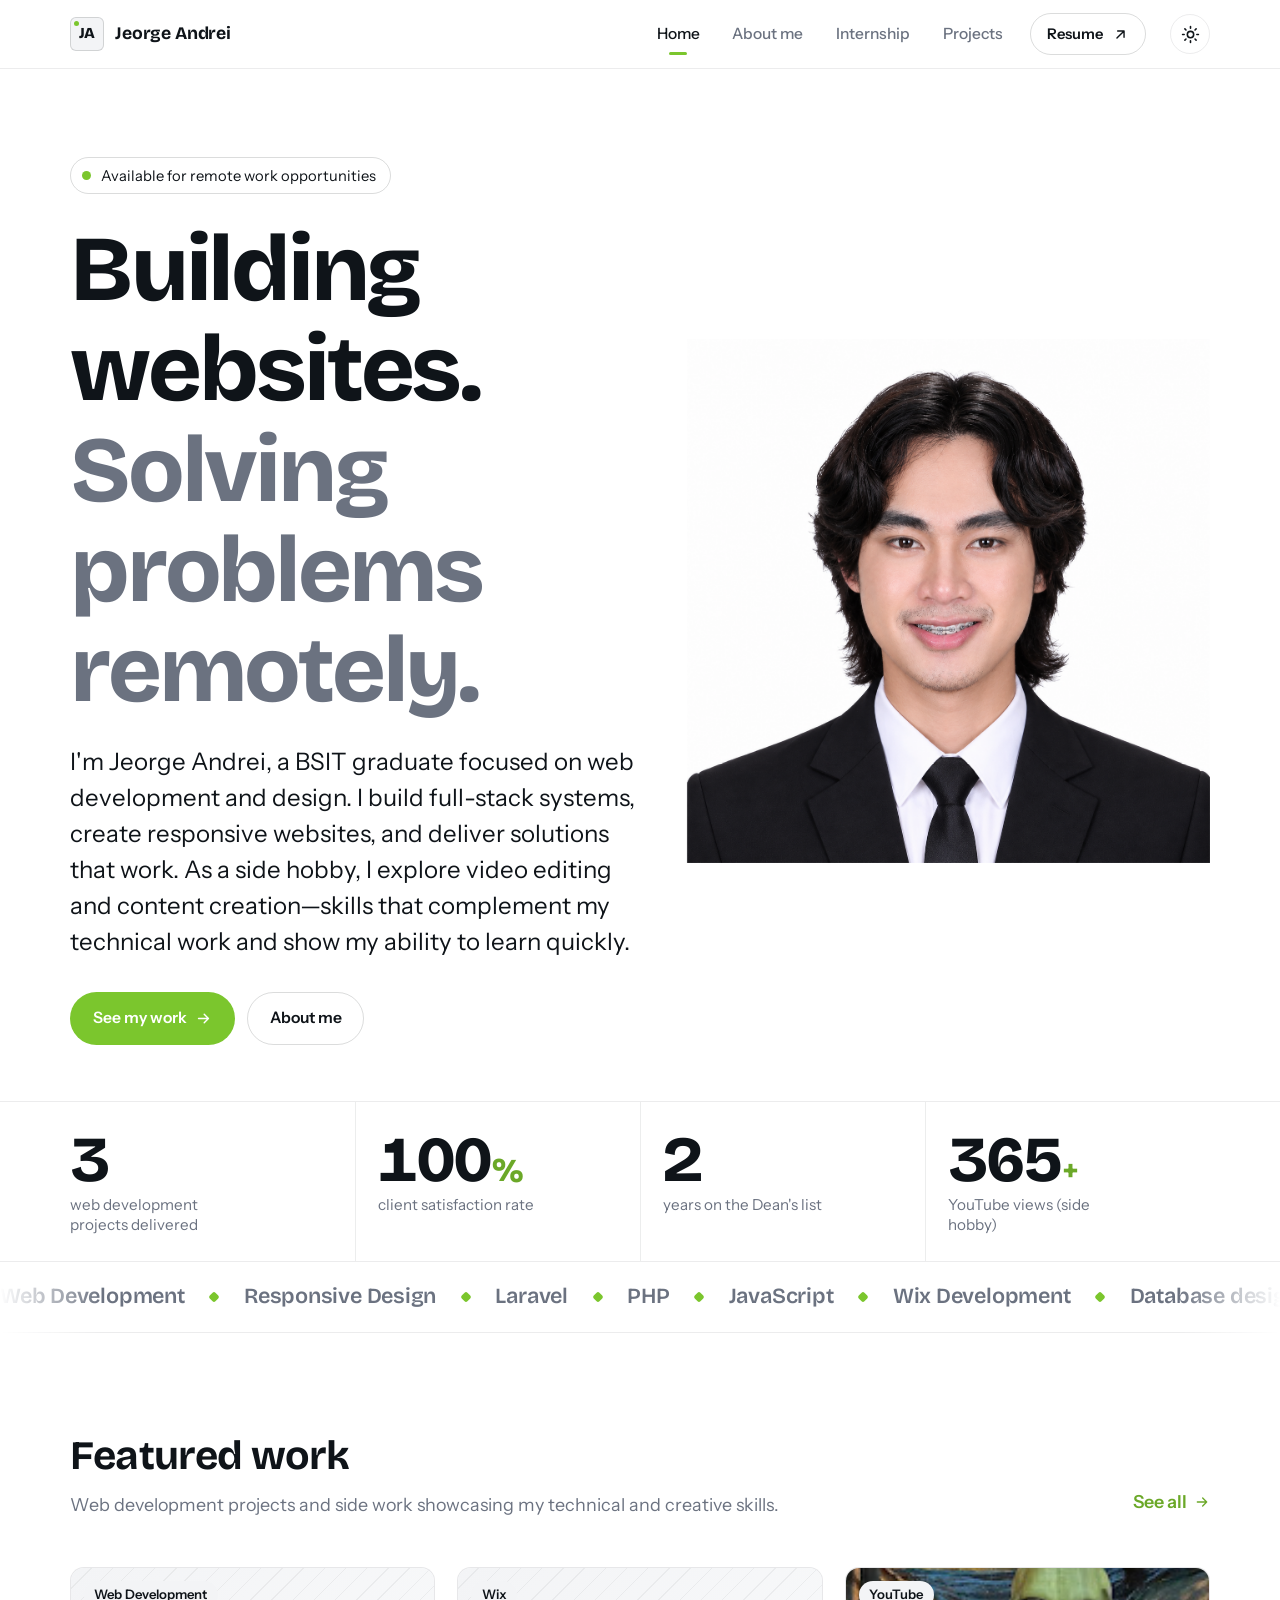
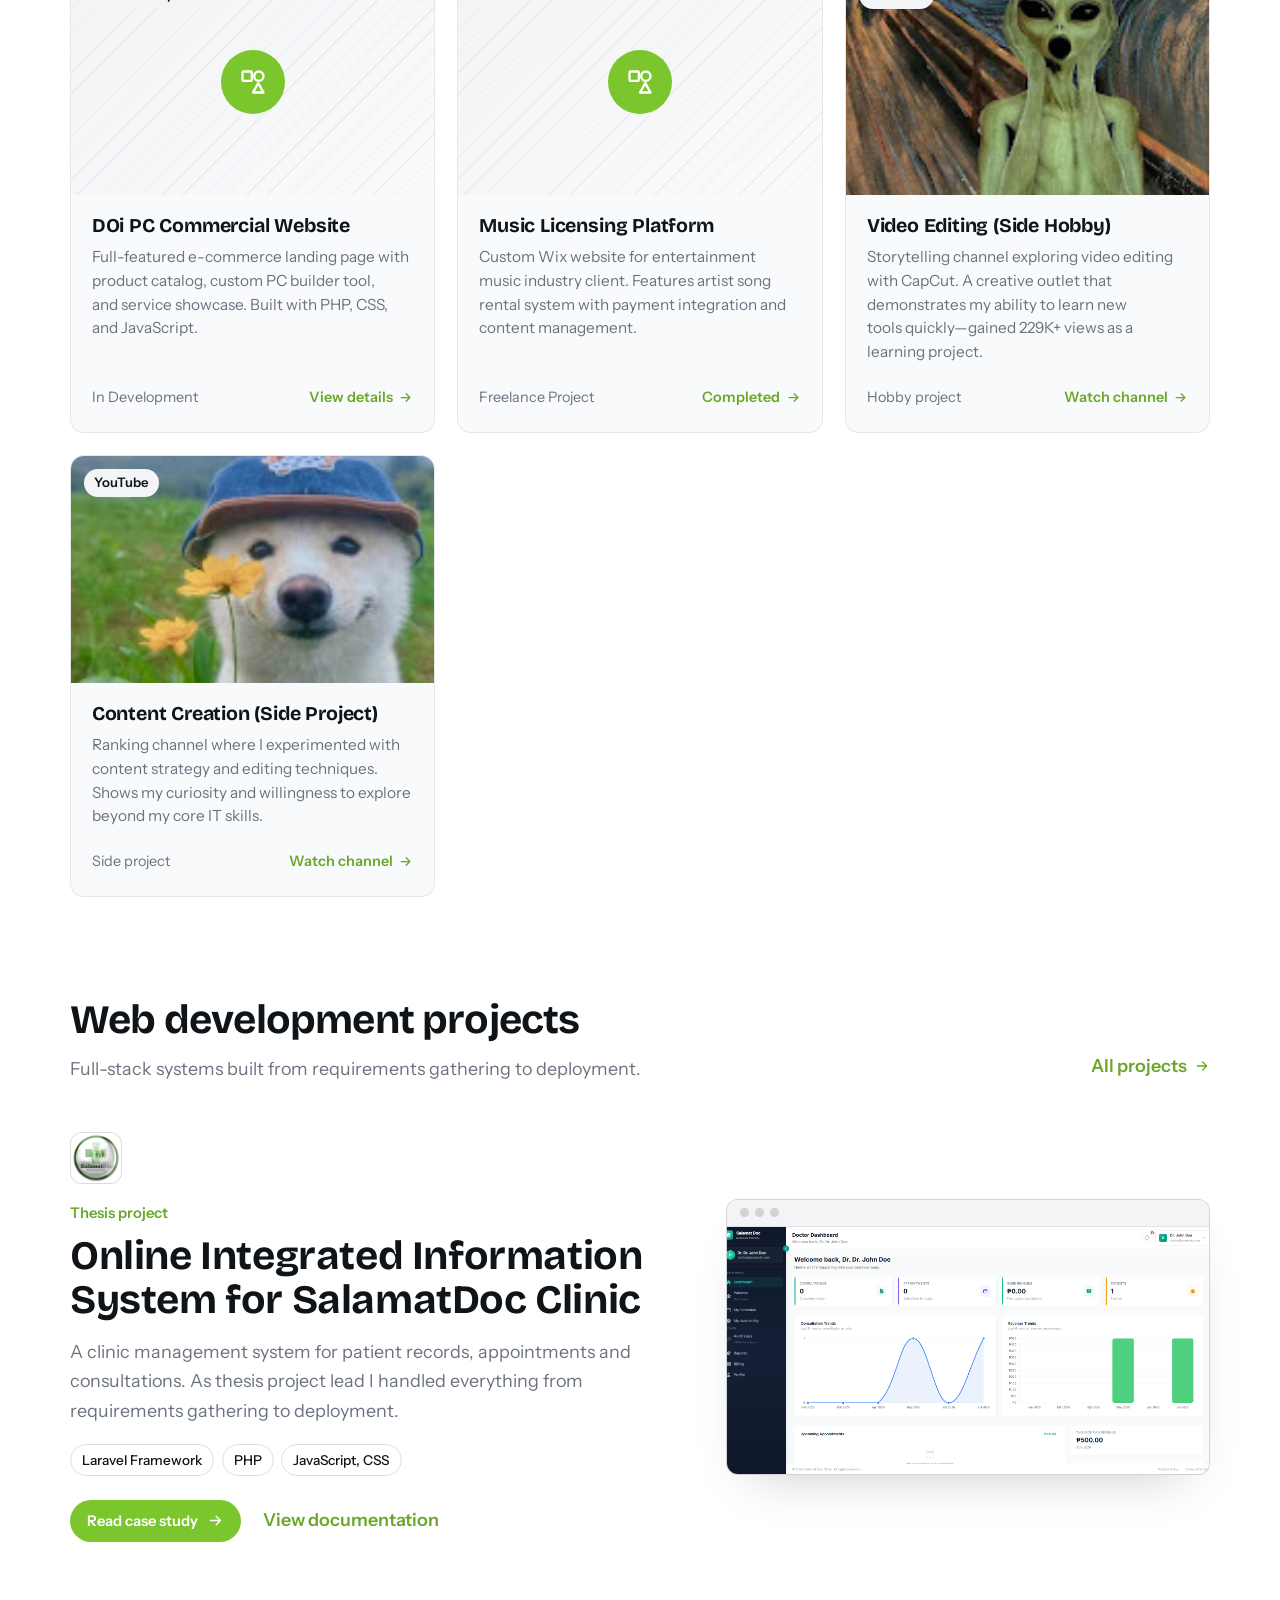
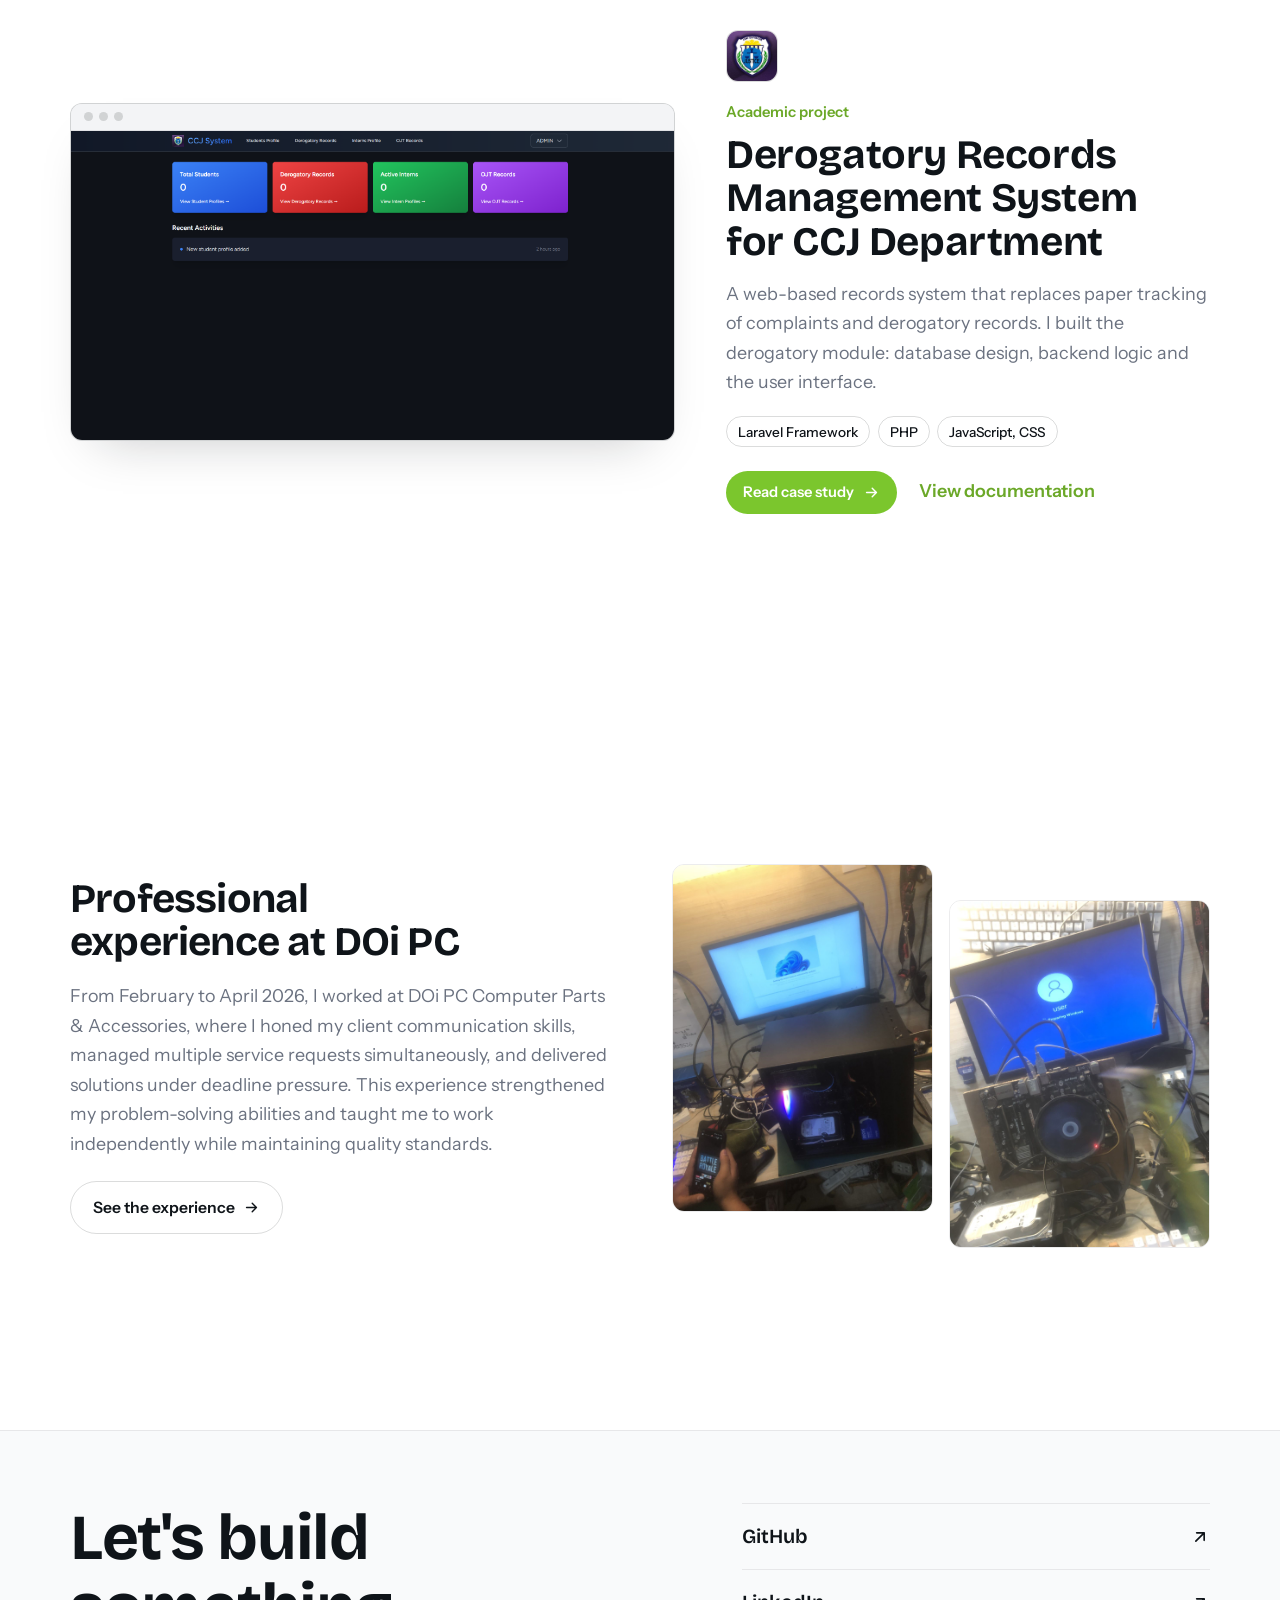
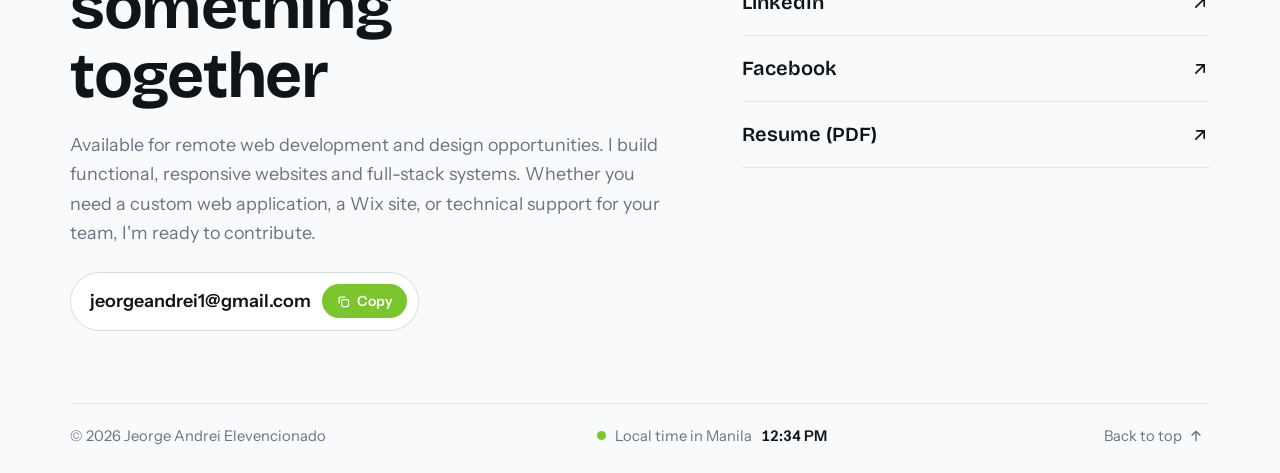
==== commit bcdc75ba: "testing 2, update the email back to original" ====
--- a/index.html
+++ b/index.html
@@ -166,7 +166,7 @@
         <p>Available for remote web development and design opportunities. I build functional, responsive websites and full-stack systems. Whether you need a custom web application, a Wix site, or technical support for your team, I'm ready to contribute.</p>
         <div class="email-row">
           <!-- TODO: replace both copies of the email below with your real address -->
-          <span class="email-chip"><a href="mailto:jeorgeandreielevencionado@gmail.com" style="text-decoration:none">jeorgeandreielevencionado@gmail.com</a>
+          <span class="email-chip"><a href="mailto:jeorgeandreie1@gmail.com" style="text-decoration:none">jeorgeandrei1@gmail.com</a>
             <button type="button" data-copy="your.email@example.com" aria-label="Copy email address"><svg class="i" aria-hidden="true"><use href="#i-copy"/></svg><span>Copy</span></button></span>
         </div>
       </div>
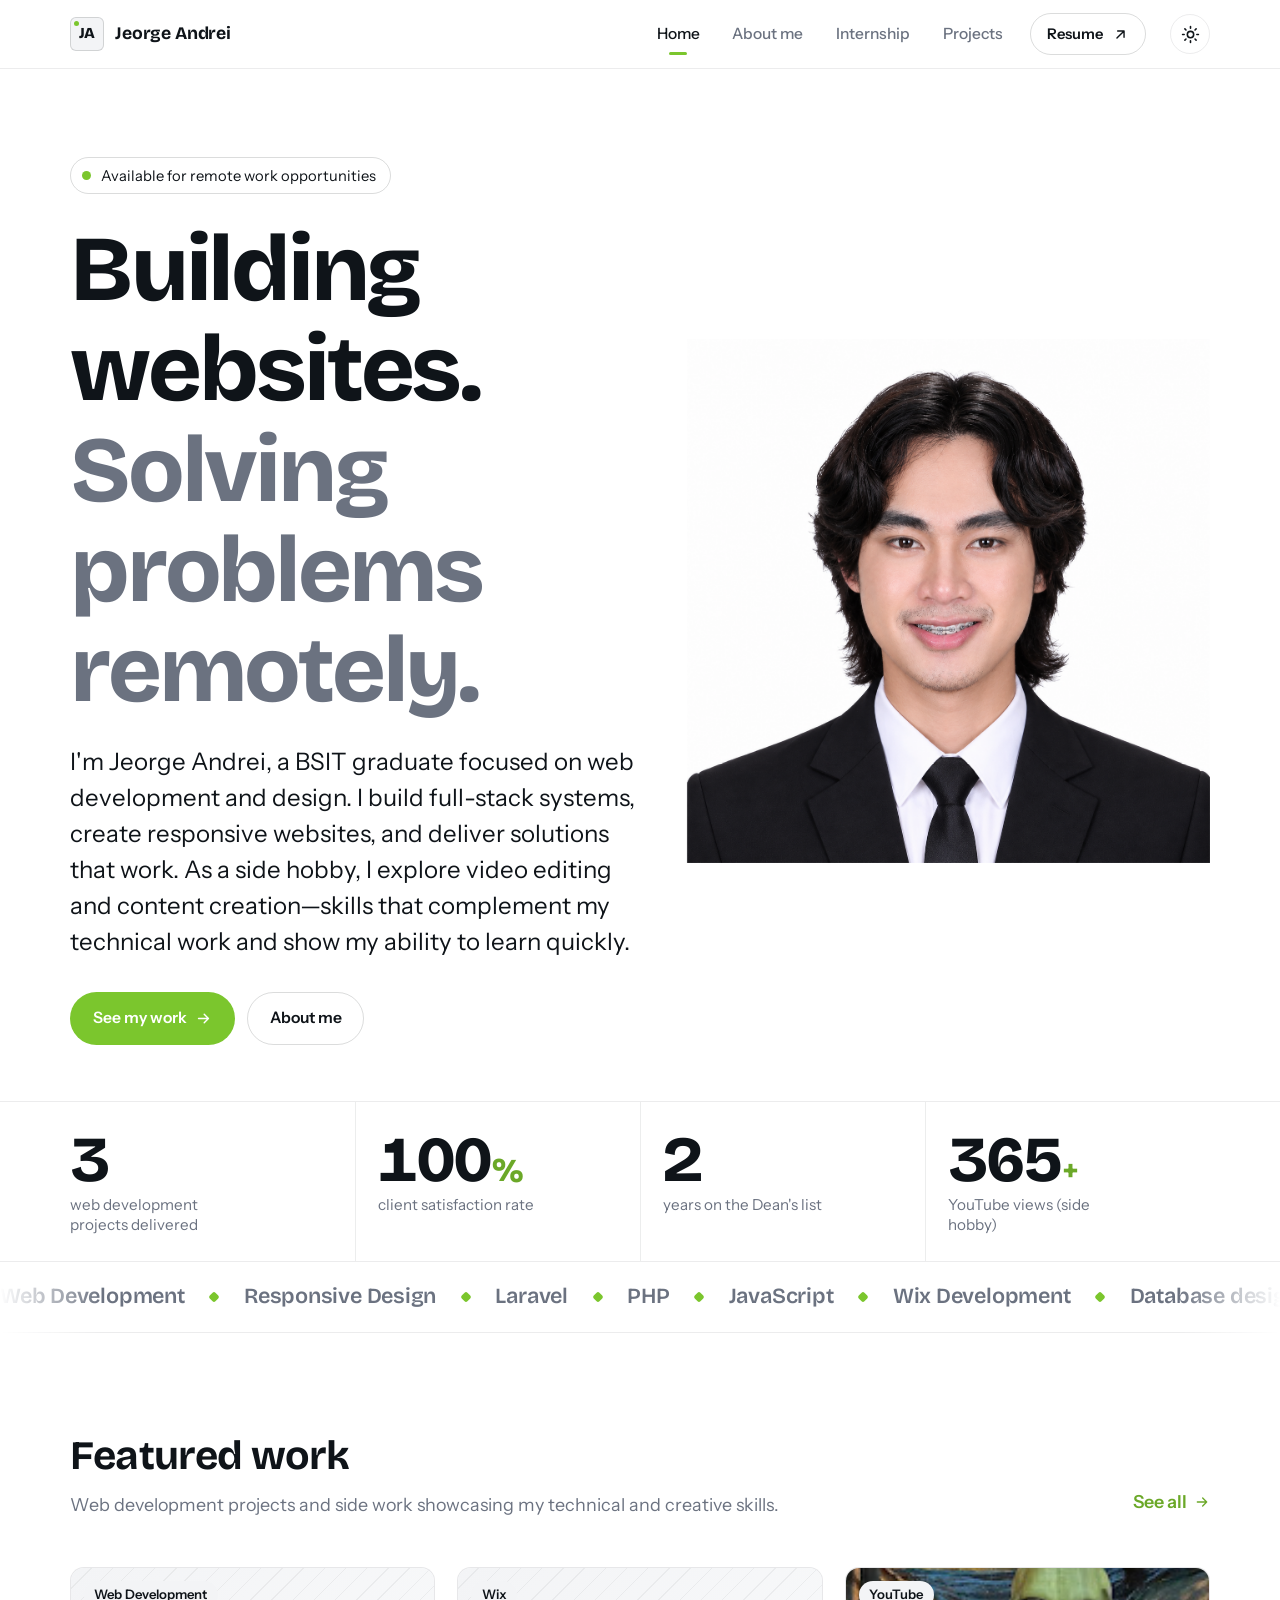
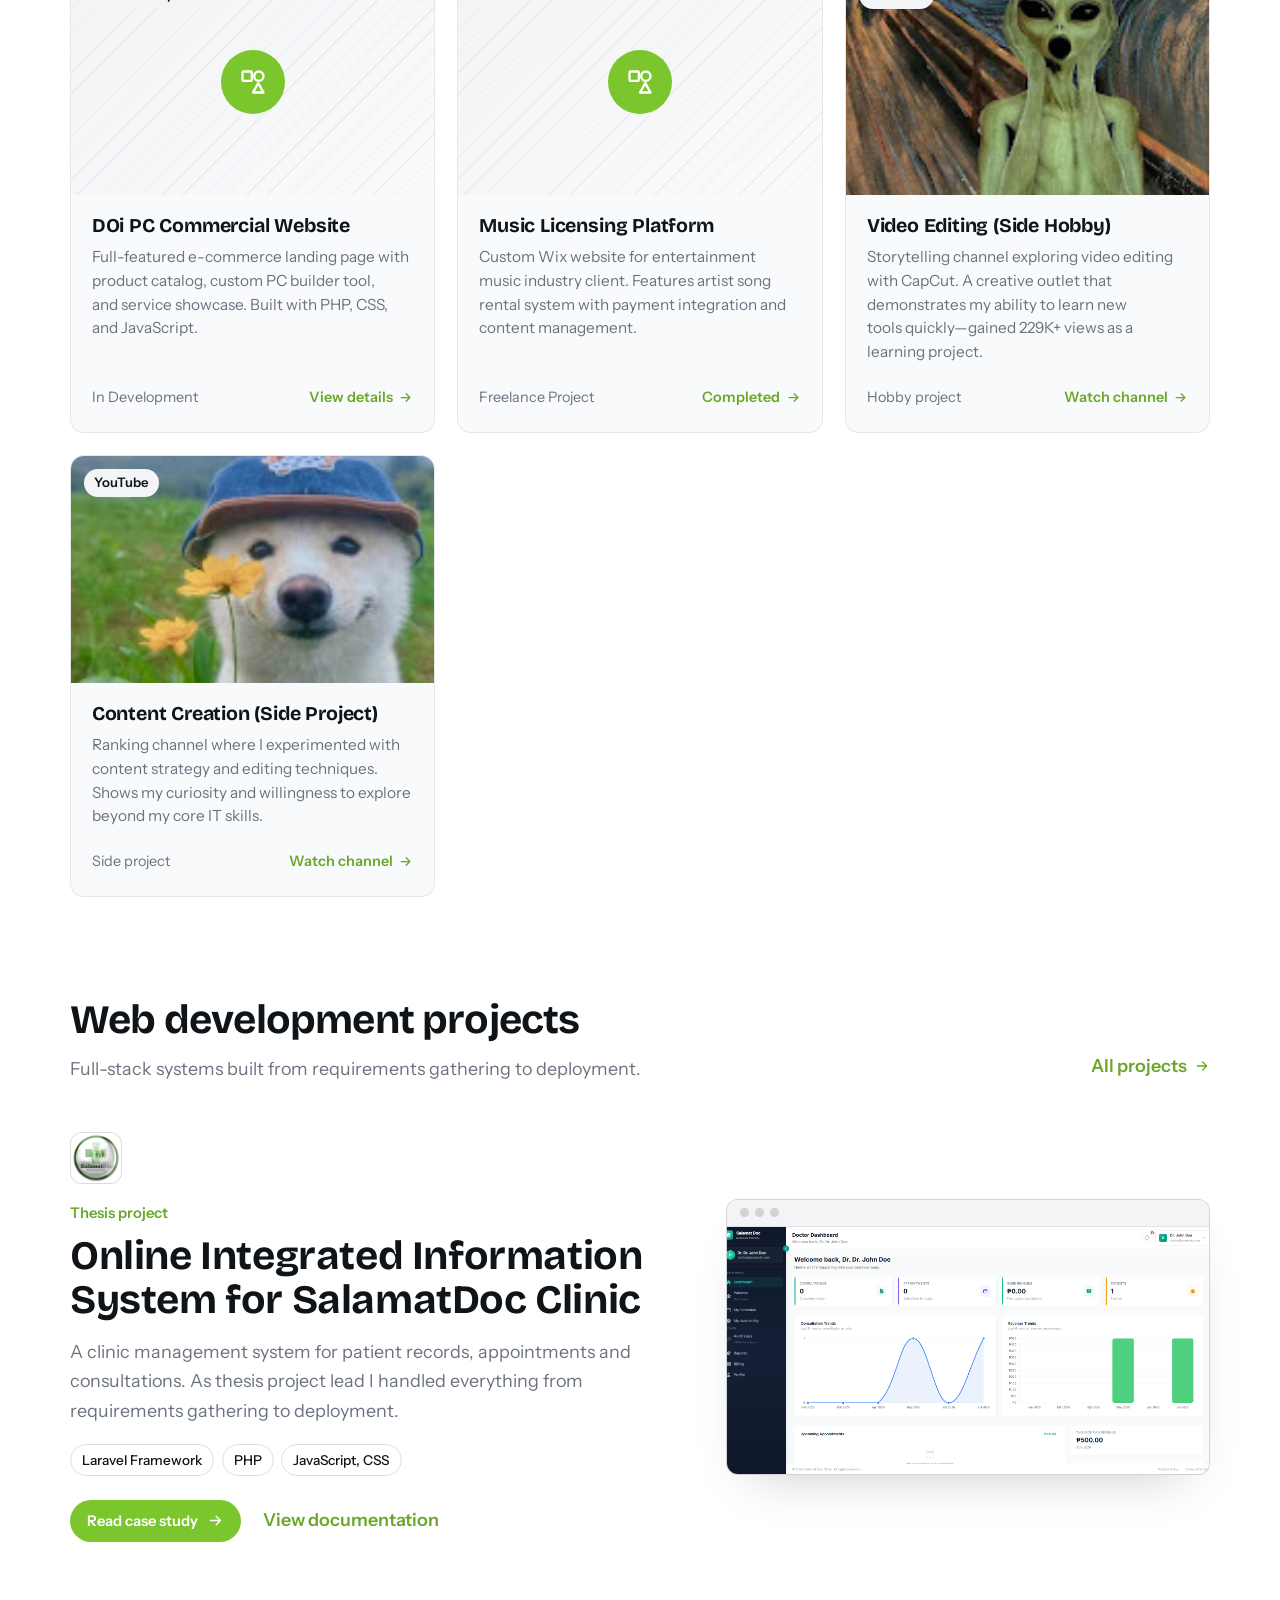
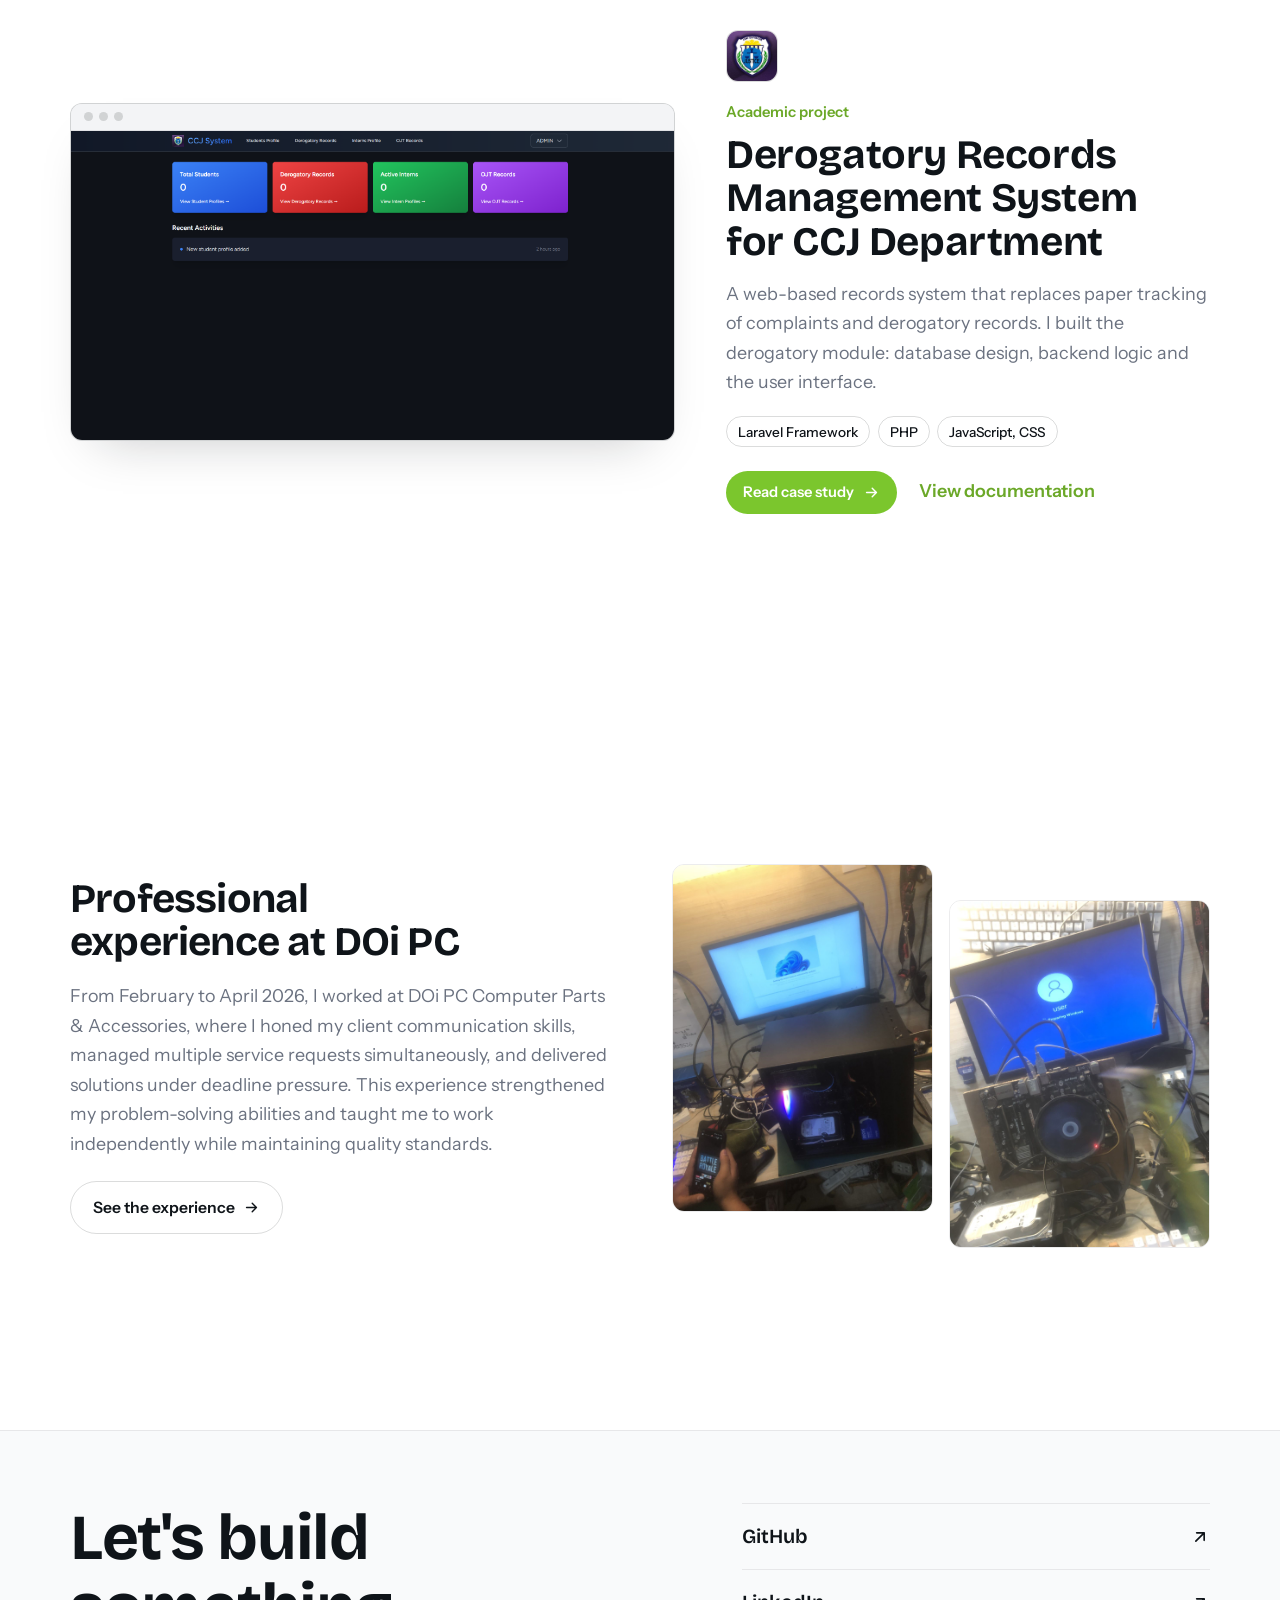
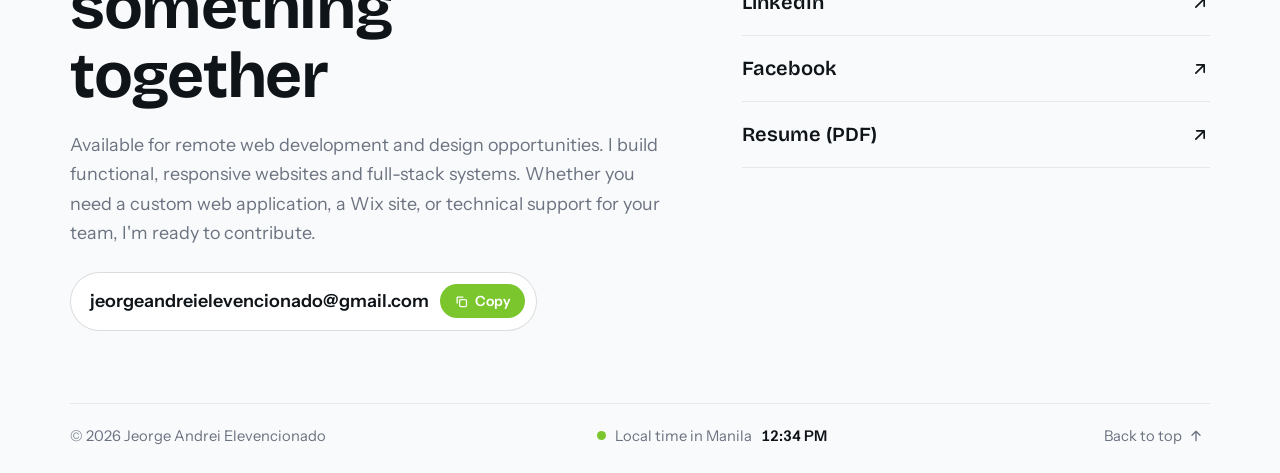
==== commit a0a62863: "testing phase part 3" ====
--- a/index.html
+++ b/index.html
@@ -166,7 +166,7 @@
         <p>Available for remote web development and design opportunities. I build functional, responsive websites and full-stack systems. Whether you need a custom web application, a Wix site, or technical support for your team, I'm ready to contribute.</p>
         <div class="email-row">
           <!-- TODO: replace both copies of the email below with your real address -->
-          <span class="email-chip"><a href="mailto:jeorgeandreie1@gmail.com" style="text-decoration:none">jeorgeandrei1@gmail.com</a>
+          <span class="email-chip"><a href="mailto:jeorgeandreielevencionado@gmail.com" style="text-decoration:none">jeorgeandreielevencionado@gmail.com</a>
             <button type="button" data-copy="your.email@example.com" aria-label="Copy email address"><svg class="i" aria-hidden="true"><use href="#i-copy"/></svg><span>Copy</span></button></span>
         </div>
       </div>
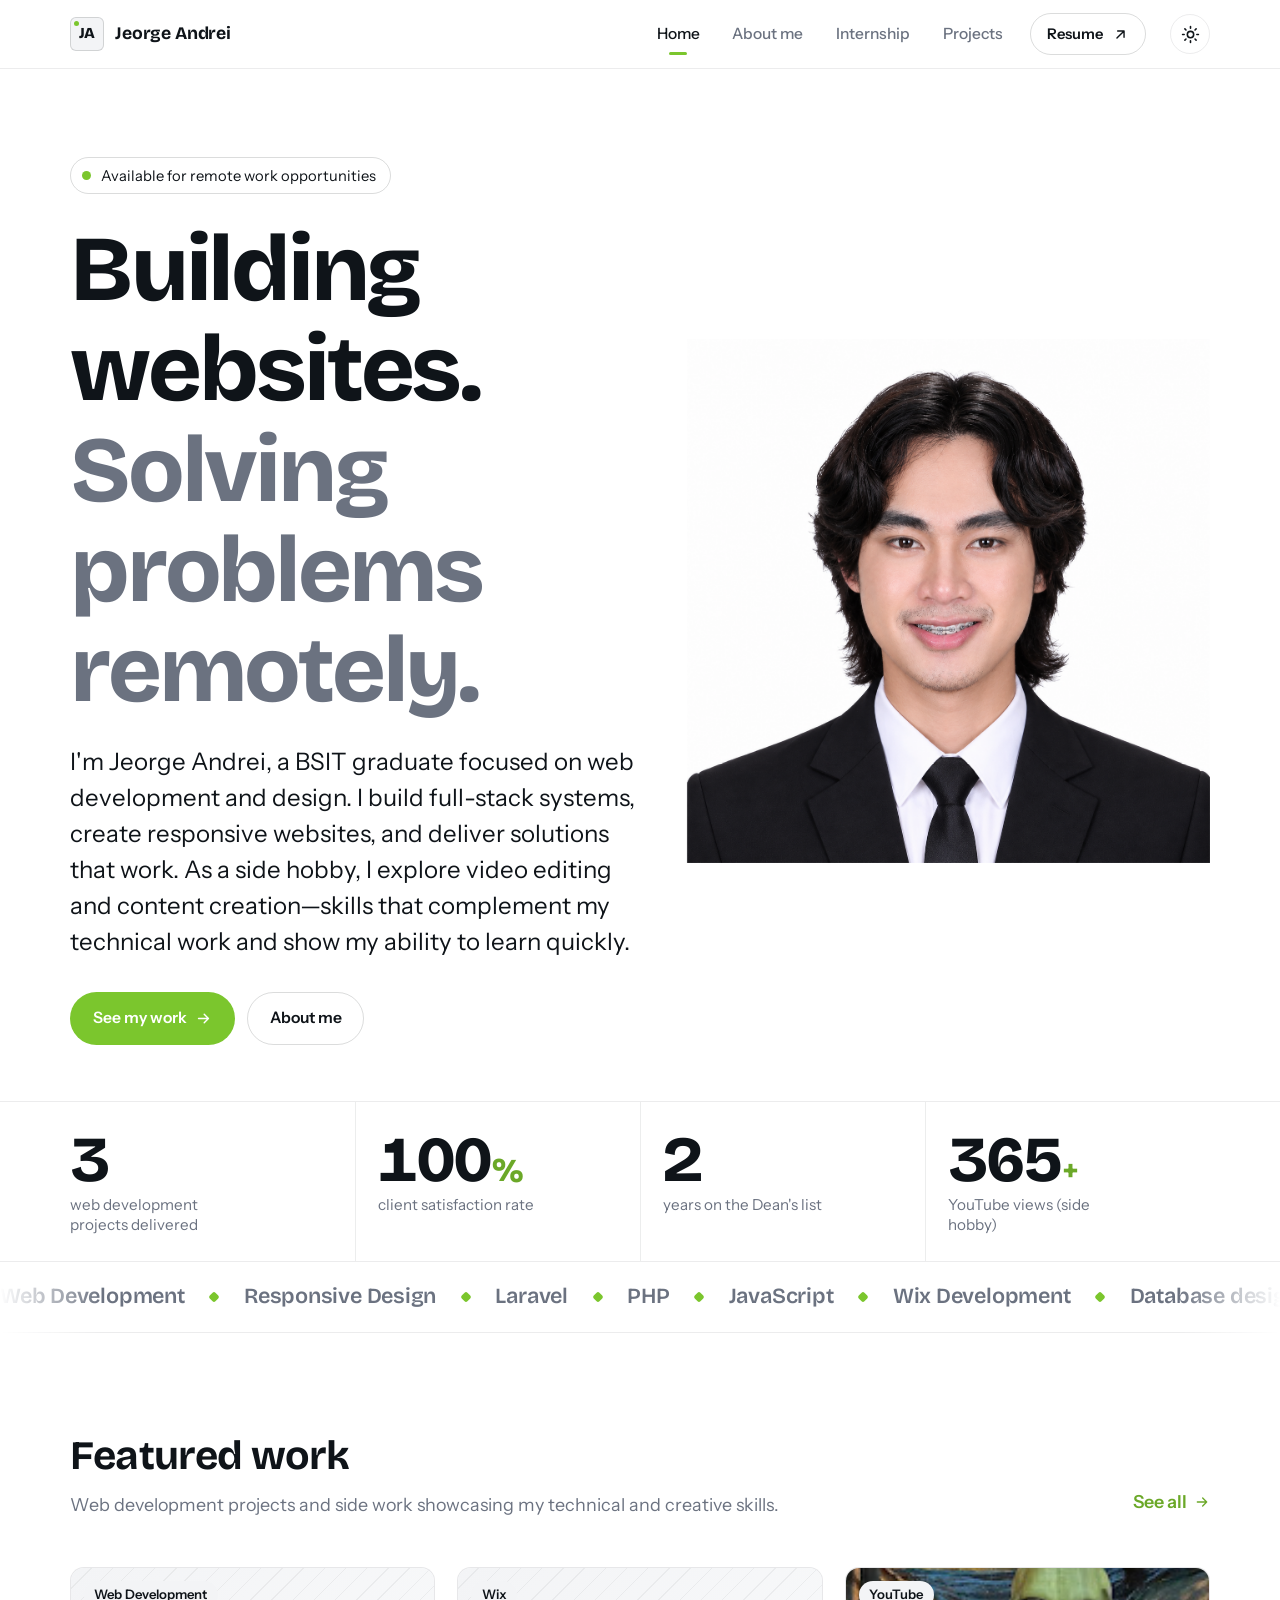
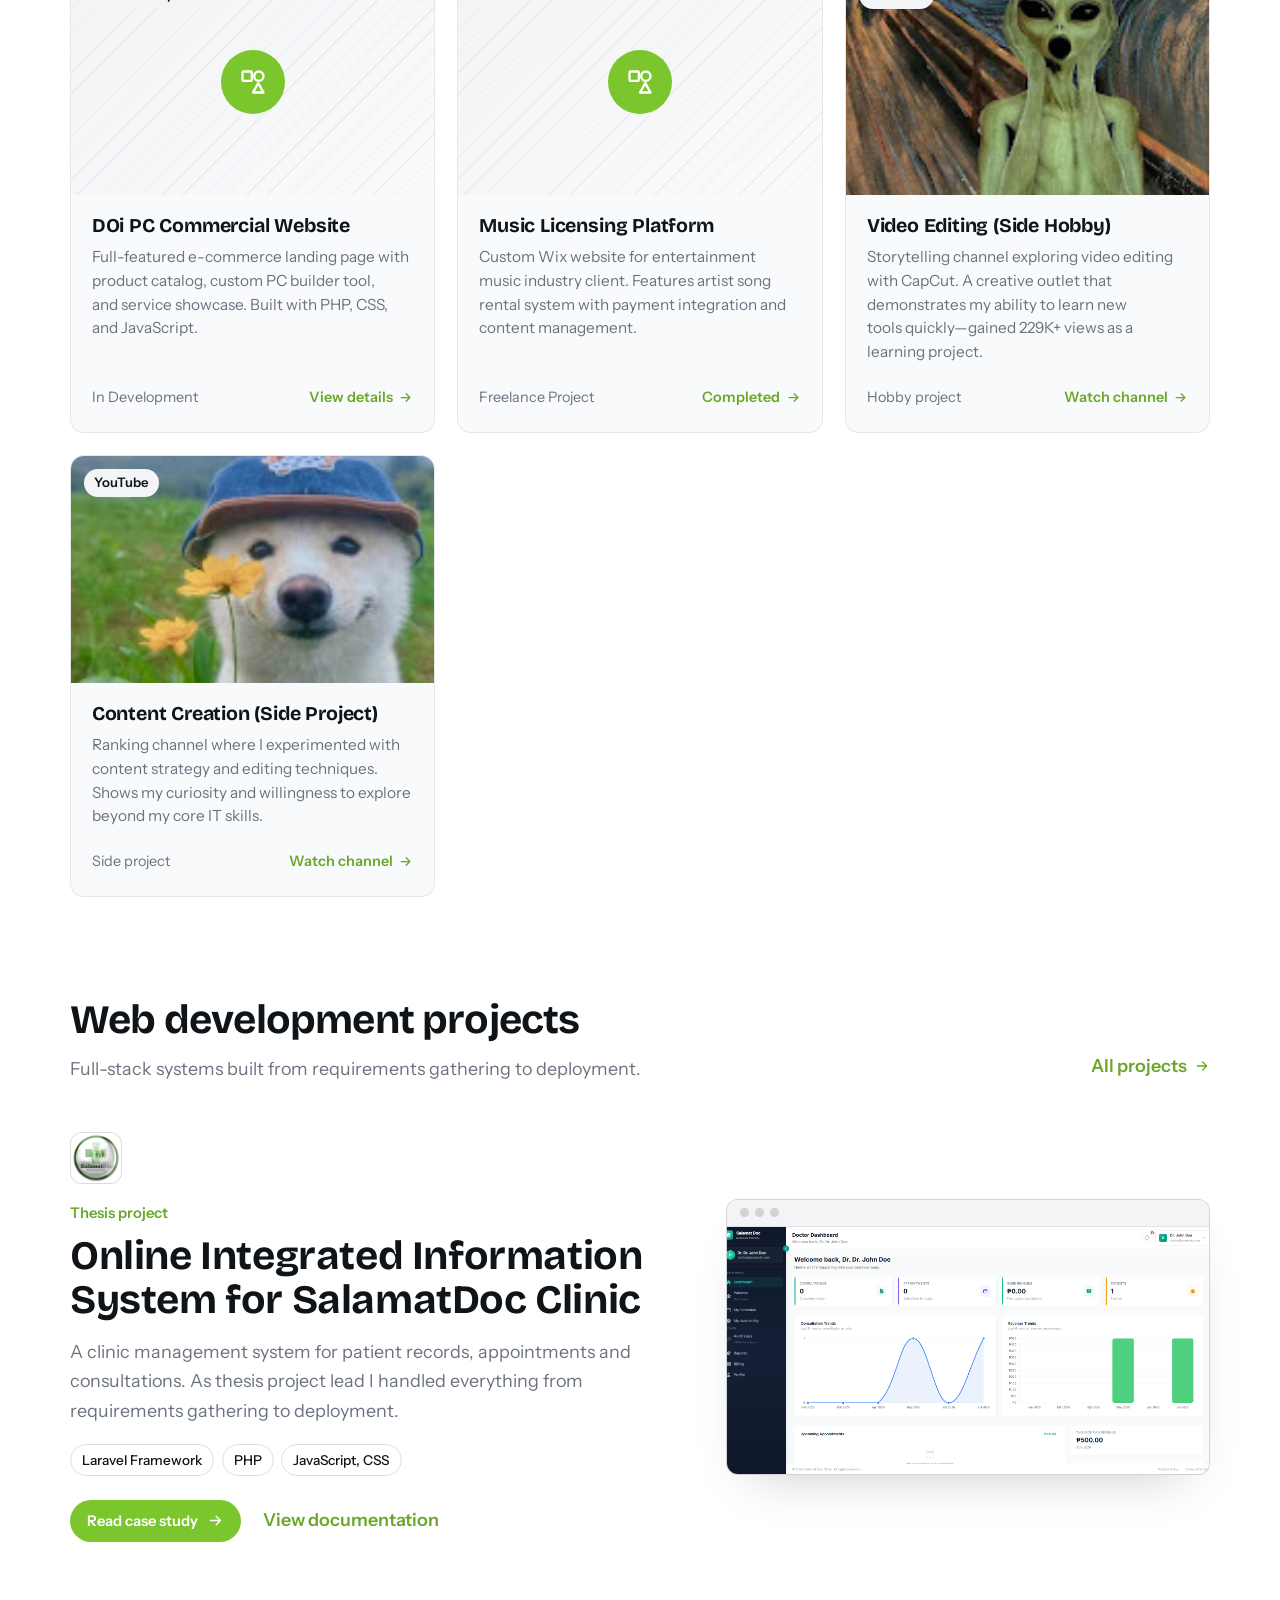
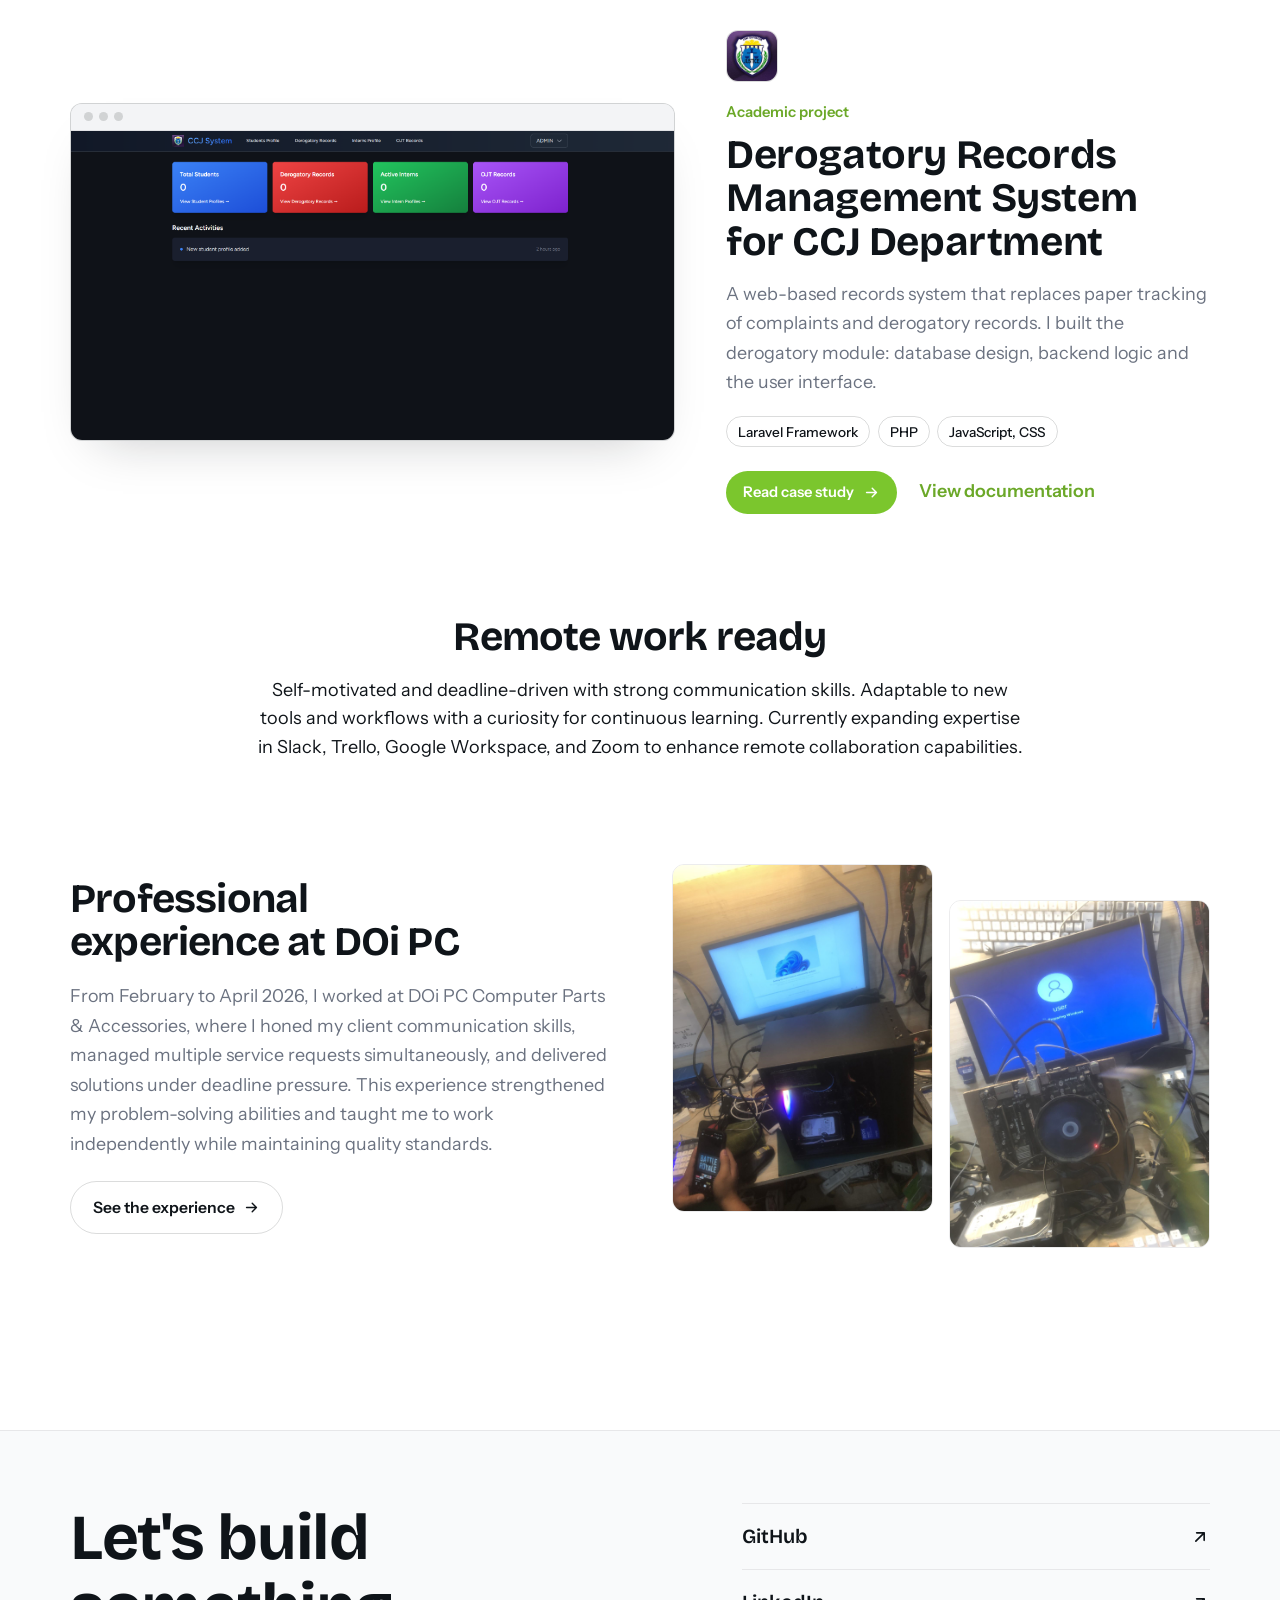
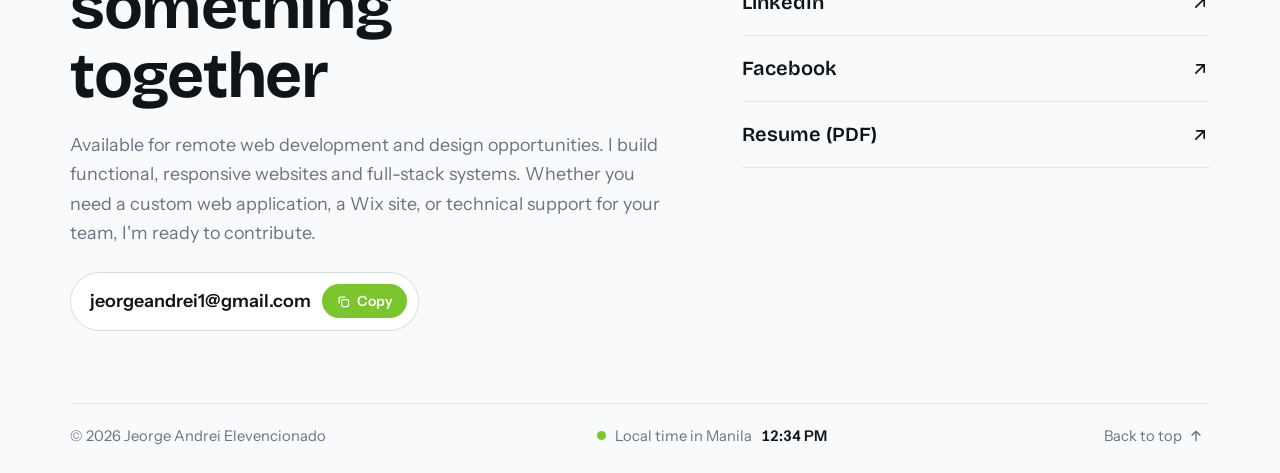
==== commit ff5a457b: "testing phase 4" ====
--- a/index.html
+++ b/index.html
@@ -166,7 +166,7 @@
         <p>Available for remote web development and design opportunities. I build functional, responsive websites and full-stack systems. Whether you need a custom web application, a Wix site, or technical support for your team, I'm ready to contribute.</p>
         <div class="email-row">
           <!-- TODO: replace both copies of the email below with your real address -->
-          <span class="email-chip"><a href="mailto:jeorgeandreielevencionado@gmail.com" style="text-decoration:none">jeorgeandreielevencionado@gmail.com</a>
+          <span class="email-chip"><a href="mailto:jeorgeandrei1@gmail.com" style="text-decoration:none">jeorgeandrei1@gmail.com</a>
             <button type="button" data-copy="your.email@example.com" aria-label="Copy email address"><svg class="i" aria-hidden="true"><use href="#i-copy"/></svg><span>Copy</span></button></span>
         </div>
       </div>
